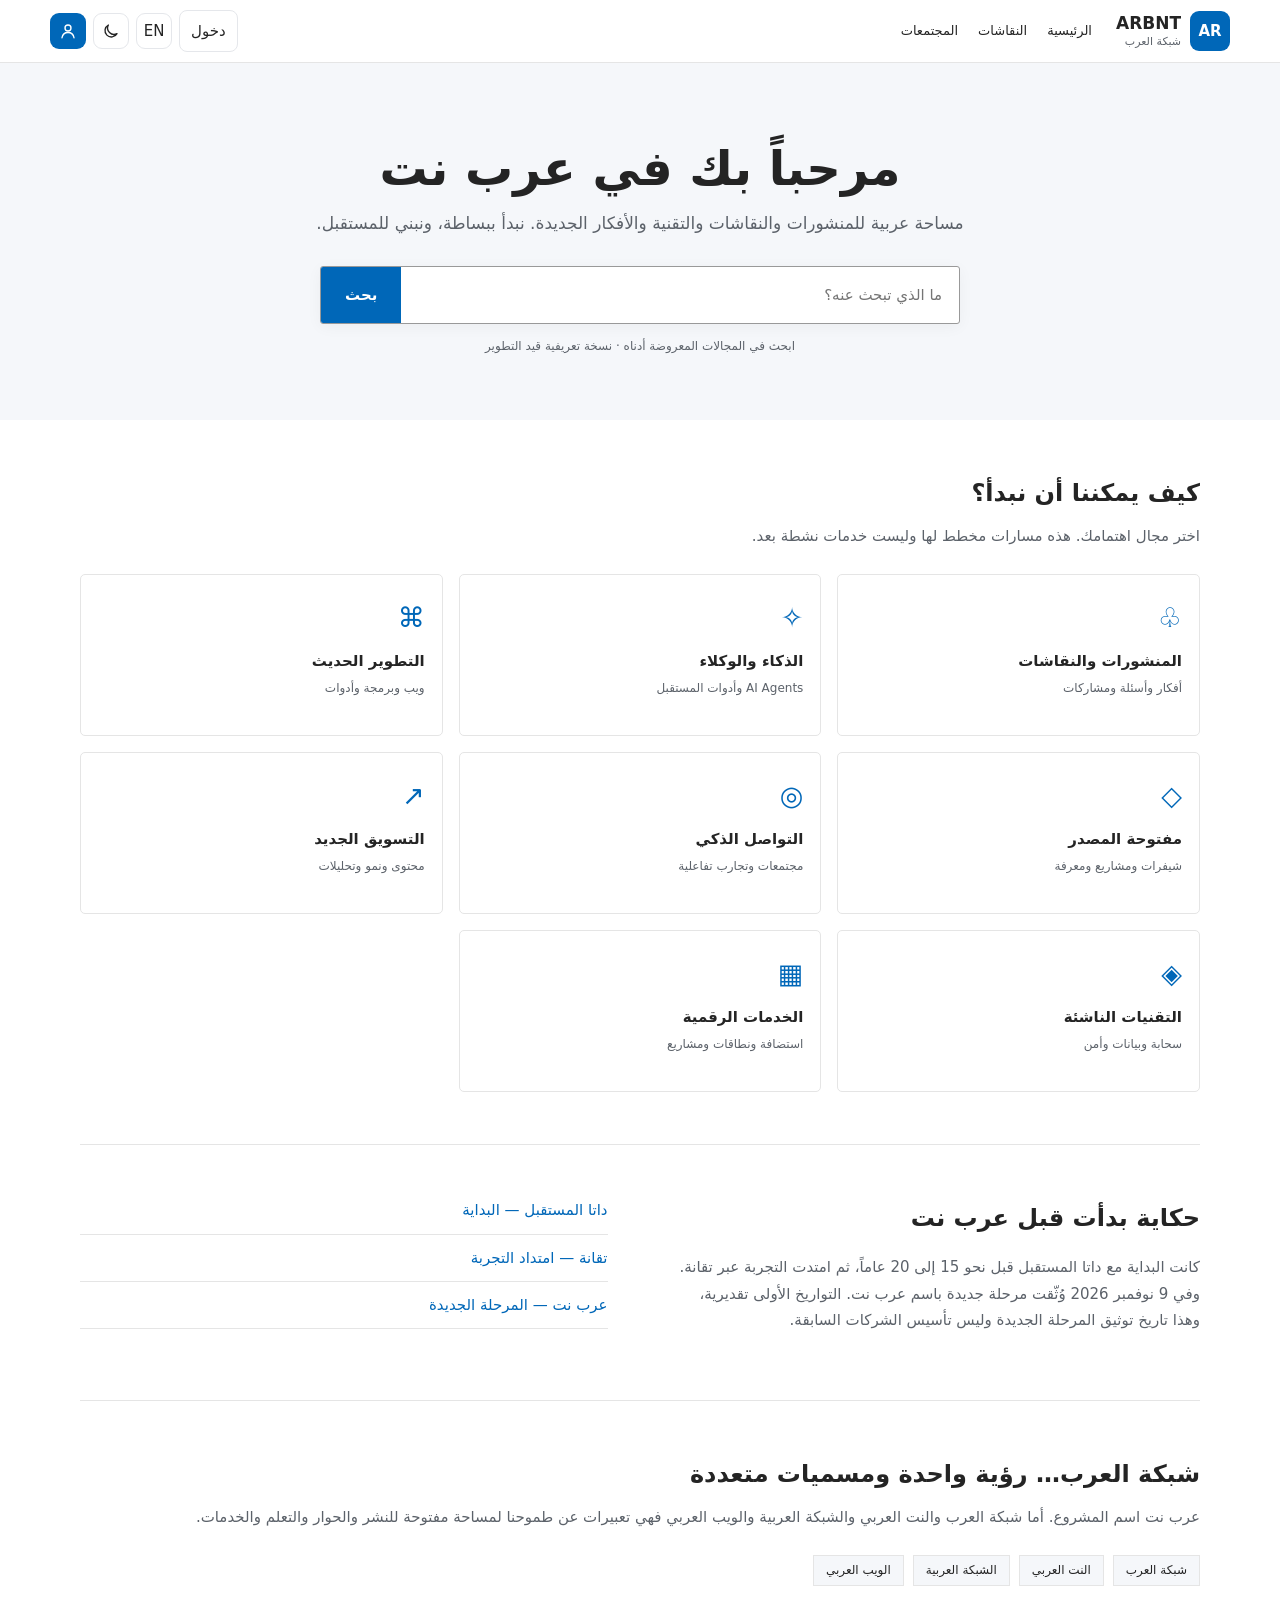
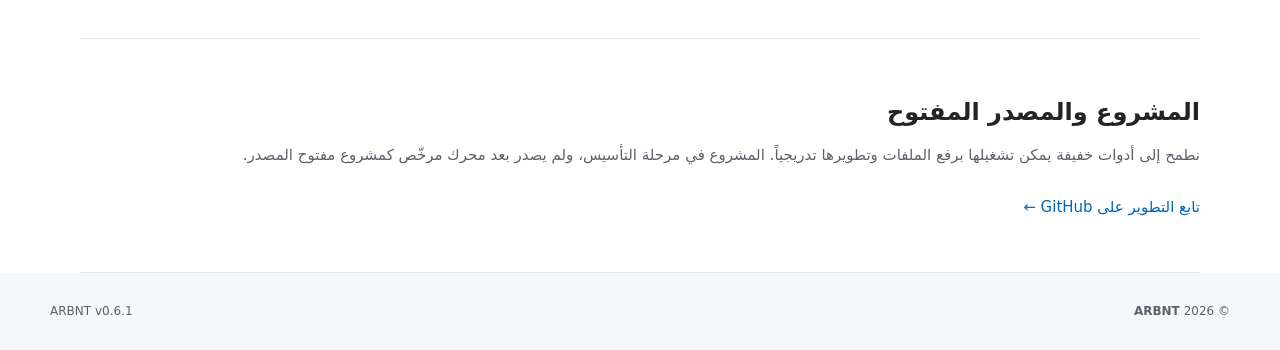
==== index.html @ d57cc3e5 "homepage: hand language and theme controls to unified shell" ====
<!doctype html><html lang="ar" dir="rtl"><head><meta charset="utf-8"><meta name="viewport" content="width=device-width,initial-scale=1"><meta name="theme-color" content="#ffffff"><meta name="color-scheme" content="light dark"><meta name="robots" content="index,follow,max-image-preview:large"><link rel="canonical" href="https://arbnt.com/"><link rel="alternate" hreflang="ar" href="https://arbnt.com/"><link rel="alternate" hreflang="x-default" href="https://arbnt.com/"><title>ARBNT | شبكة العرب</title><meta name="description" content="عرب نت ARBNT، شبكة العرب والنت العربي والشبكة العربية والويب العربي. من داتا المستقبل إلى تقانة ثم عرب نت: مجتمع للمنشورات والنقاشات والذكاء الاصطناعي والوكلاء والتطوير الحديث والمصدر المفتوح."><meta name="keywords" content="عرب نت,ARBNT,شبكة العرب,النت العربي,الشبكة العربية,الويب العربي,منشورات,نقاشات,الذكاء الاصطناعي,الوكلاء الأذكياء,AI Agents,التطوير الحديث,التواصل الذكي,التسويق الجديد,البرمجيات مفتوحة المصدر"><meta property="og:type" content="website"><meta property="og:locale" content="ar_SA"><meta property="og:site_name" content="ARBNT | شبكة العرب"><meta property="og:title" content="ARBNT | شبكة العرب"><meta property="og:description" content="مساحة عربية للمنشورات والنقاشات والتقنية. رحلة بدأت مع داتا المستقبل ثم تقانة، ومرحلة عرب نت الجديدة في 2026."><meta property="og:url" content="https://arbnt.com/"><meta name="twitter:card" content="summary"><meta name="twitter:title" content="ARBNT | شبكة العرب"><meta name="twitter:description" content="مجتمع عربي للتقنية والمنشورات والنقاشات والمصدر المفتوح."><script type="application/ld+json">{"@context":"https://schema.org","@graph":[{"@type":"Organization","@id":"https://arbnt.com/#org","name":"عرب نت","alternateName":["ARBNT","شبكة العرب","النت العربي","الشبكة العربية","الويب العربي"],"url":"https://arbnt.com/"},{"@type":"WebSite","name":"عرب نت | ARBNT","url":"https://arbnt.com/","inLanguage":["ar","en"]}]}</script>
<style>
:root{color-scheme:light;--bg:#fff;--ink:#242424;--muted:#5c626a;--border:#e5e5e5;--tile:#fff;--panel:#f5f7fa;--blue:#0067b8;--shadow:0 3px 15px #0000000b}
html[data-theme=dark]{color-scheme:dark;--bg:#14171b;--ink:#f0f2f4;--muted:#b5bcc5;--border:#353b43;--tile:#1d2228;--panel:#202730;--blue:#77bcff;--shadow:0 3px 15px #0003}
*{box-sizing:border-box}html{scroll-behavior:smooth}body{margin:0;background:var(--bg);color:var(--ink);font:15px/1.75 system-ui,-apple-system,"Segoe UI",Tahoma,Arial,sans-serif}a{color:var(--blue);text-decoration:none}a:hover{text-decoration:underline}button,input{font:inherit}button{cursor:pointer}a:focus-visible,button:focus-visible,input:focus-visible{outline:2px solid var(--blue);outline-offset:3px}.wrap{width:min(1120px,calc(100% - 38px));margin:auto}
header{border-bottom:1px solid var(--border)}.top{min-height:68px;display:flex;align-items:center;gap:27px}.brand{font-size:21px;font-weight:750;color:var(--ink);white-space:nowrap}.brand small{display:block;font-size:10px;letter-spacing:2px;color:var(--muted);line-height:1}.nav{display:flex;gap:23px;align-items:center;flex:1}.nav a{color:var(--ink);font-size:13px}.tools{display:flex;gap:8px}.tool{border:1px solid var(--border);background:var(--tile);color:var(--ink);border-radius:5px;padding:5px 10px;font-size:12px}
.hero{text-align:center;padding:72px 0 63px;background:var(--panel)}.hero h1{font-size:clamp(30px,4.8vw,48px);font-weight:650;margin:0 0 7px;line-height:1.4}.hero p{margin:0 auto 27px;max-width:680px;color:var(--muted);font-size:17px}.search{display:flex;max-width:640px;margin:auto;background:var(--bg);border:1px solid #999;border-radius:3px;overflow:hidden;box-shadow:var(--shadow)}.search input{min-width:0;flex:1;border:0;background:transparent;color:var(--ink);padding:15px 17px;outline:none}.search button{border:0;background:var(--blue);color:#fff;padding:0 24px;font-weight:600}.search-note{font-size:12px;color:var(--muted);margin-top:12px}
main section{padding:52px 0;border-bottom:1px solid var(--border)}h2{font-size:24px;font-weight:650;margin:0 0 9px}.intro{color:var(--muted);margin:0 0 25px}.cards{display:grid;grid-template-columns:repeat(4,minmax(0,1fr));gap:16px}.card{display:block;border:1px solid var(--border);border-radius:5px;padding:25px 17px 19px;background:var(--tile);min-height:162px;color:var(--ink);transition:border-color .15s,transform .15s}.card:hover{border-color:var(--blue);transform:translateY(-2px);text-decoration:none}.symbol{display:block;font-size:27px;color:var(--blue);line-height:1.3;margin-bottom:12px}.card strong{display:block;font-size:15px}.card small{display:block;font-size:12px;color:var(--muted);margin-top:4px}.split{display:grid;grid-template-columns:1fr 1fr;gap:65px}.split p,.story p{color:var(--muted)}.date{font-weight:700;color:var(--ink)}.links{display:flex;flex-direction:column;gap:10px}.links a{border-bottom:1px solid var(--border);padding-bottom:10px}.tags{display:flex;gap:9px;flex-wrap:wrap;margin-top:15px}.tags span{background:var(--panel);border:1px solid var(--border);padding:4px 12px;font-size:12px}.empty{display:none;margin:20px 0;color:var(--muted)}footer{background:var(--panel);padding:28px 0;color:var(--muted);font-size:12px}.foot{display:flex;justify-content:space-between;gap:18px;flex-wrap:wrap}.foot a{color:var(--muted)}.skip{position:absolute;top:-100px;inset-inline-start:10px}.skip:focus{top:5px;background:var(--bg);padding:10px}
@media(max-width:850px){.cards{grid-template-columns:repeat(2,1fr)}.nav{gap:12px}.split{gap:25px}}@media(max-width:620px){.top{flex-wrap:wrap;gap:10px;padding:12px 0}.nav{order:3;flex-basis:100%;overflow-x:auto;white-space:nowrap;padding:5px 0}.tools{margin-inline-start:auto}.hero{padding:50px 0}.hero p{font-size:15px}.cards{grid-template-columns:repeat(2,1fr);gap:10px}.card{padding:16px 12px;min-height:150px}.split{grid-template-columns:1fr}.search button{padding:0 14px}}@media(prefers-reduced-motion:reduce){html{scroll-behavior:auto}.card{transition:none}}
</style><script>(function(){try{var t=localStorage.getItem('arbnt-theme');if(t==='dark'||t==='light')document.documentElement.dataset.theme=t;else if(matchMedia('(prefers-color-scheme:dark)').matches)document.documentElement.dataset.theme='dark';var l=localStorage.getItem('arbnt-lang');if(l==='en'){document.documentElement.lang='en';document.documentElement.dir='ltr'}}catch(e){}})();</script><link rel="stylesheet" href="assets/shell.css?v=0.6.1"><link rel="stylesheet" href="assets/layout.css"><style>#cards.arb-grid{grid-template-columns:repeat(var(--arb-cols,3),minmax(0,1fr))}@media(max-width:550px){#cards.arb-grid{grid-template-columns:1fr}}</style></head><body>
<a class="skip" href="#main" data-ar="تجاوز إلى المحتوى" data-en="Skip to content">تجاوز إلى المحتوى</a>
<header><div class="wrap top"><a href="/" class="brand">عرب نت<small>ARBNT</small></a><nav class="nav" aria-label="Main navigation"><a href="#topics" data-ar="المجالات" data-en="Explore">المجالات</a><a href="#story" data-ar="حكايتنا" data-en="Our story">حكايتنا</a><a href="#vision" data-ar="شبكة العرب" data-en="Our vision">شبكة العرب</a><a href="#resources" data-ar="المصادر" data-en="Resources">المصادر</a></nav><div class="tools"><button type="button" class="tool" id="lang" aria-label="Change language">English</button><button type="button" class="tool" id="theme" aria-label="Toggle dark mode">☾ <span data-ar="ليلي" data-en="Dark">ليلي</span></button></div></div></header>
<div class="hero"><div class="wrap"><h1 data-ar="مرحباً بك في عرب نت" data-en="Welcome to ARBNT">مرحباً بك في عرب نت</h1><p data-ar="مساحة عربية للمنشورات والنقاشات والتقنية والأفكار الجديدة. نبدأ ببساطة، ونبني للمستقبل." data-en="An Arab digital space for posts, discussions, technology and new ideas. Starting simple, building for tomorrow.">مساحة عربية للمنشورات والنقاشات والتقنية والأفكار الجديدة. نبدأ ببساطة، ونبني للمستقبل.</p><form class="search" id="search" role="search"><input id="q" type="search" autocomplete="off" aria-label="بحث في المجالات" placeholder="ما الذي تبحث عنه؟" data-ar-placeholder="ما الذي تبحث عنه؟" data-en-placeholder="What are you looking for?"><button type="submit" data-ar="بحث" data-en="Search">بحث</button></form><div class="search-note" data-ar="ابحث في المجالات المعروضة أدناه · نسخة تعريفية قيد التطوير" data-en="Search the categories below · Introductory preview in development">ابحث في المجالات المعروضة أدناه · نسخة تعريفية قيد التطوير</div></div></div>
<main id="main" class="wrap"><section id="topics"><h2 data-ar="كيف يمكننا أن نبدأ؟" data-en="Where would you like to start?">كيف يمكننا أن نبدأ؟</h2><p class="intro" data-ar="اختر مجال اهتمامك. هذه مسارات مخطط لها وليست خدمات نشطة بعد." data-en="Choose an area of interest. These are planned topics, not live services yet.">اختر مجال اهتمامك. هذه مسارات مخطط لها وليست خدمات نشطة بعد.</p><div class="cards arb-grid" id="cards" data-cols="3">
<a class="card" href="#vision" data-search="منشورات نقاشات مشاركات مجتمع posts discussions community"><span class="symbol">♧</span><strong data-ar="المنشورات والنقاشات" data-en="Posts & discussions">المنشورات والنقاشات</strong><small data-ar="أفكار وأسئلة ومشاركات" data-en="Ideas, questions and sharing">أفكار وأسئلة ومشاركات</small></a>
<a class="card" href="#vision" data-search="ذكاء اصطناعي ايجنت وكلاء agents artificial intelligence ai"><span class="symbol">✧</span><strong data-ar="الذكاء والوكلاء" data-en="AI & agents">الذكاء والوكلاء</strong><small data-ar="AI Agents وأدوات المستقبل" data-en="AI agents and emerging tools">AI Agents وأدوات المستقبل</small></a>
<a class="card" href="#vision" data-search="تطوير برمجة مواقع developer coding web"><span class="symbol">⌘</span><strong data-ar="التطوير الحديث" data-en="Modern development">التطوير الحديث</strong><small data-ar="ويب وبرمجة وأدوات" data-en="Web, coding and tools">ويب وبرمجة وأدوات</small></a>
<a class="card" href="#resources" data-search="مفتوحة المصدر open source github سكربتات"><span class="symbol">◇</span><strong data-ar="مفتوحة المصدر" data-en="Open source">مفتوحة المصدر</strong><small data-ar="شيفرات ومشاريع ومعرفة" data-en="Code, projects and knowledge">شيفرات ومشاريع ومعرفة</small></a>
<a class="card" href="#vision" data-search="تواصل ذكي اتصال مجتمعات communication"><span class="symbol">◎</span><strong data-ar="التواصل الذكي" data-en="Smart communication">التواصل الذكي</strong><small data-ar="مجتمعات وتجارب تفاعلية" data-en="Communities and interaction">مجتمعات وتجارب تفاعلية</small></a>
<a class="card" href="#vision" data-search="تسويق جديد رقمي نمو marketing"><span class="symbol">↗</span><strong data-ar="التسويق الجديد" data-en="Modern marketing">التسويق الجديد</strong><small data-ar="محتوى ونمو وتحليلات" data-en="Content, growth and analytics">محتوى ونمو وتحليلات</small></a>
<a class="card" href="#vision" data-search="تقنيات ناشئة بيانات سحابة انترنت الاشياء أمن technology cloud iot"><span class="symbol">◈</span><strong data-ar="التقنيات الناشئة" data-en="Emerging technology">التقنيات الناشئة</strong><small data-ar="سحابة وبيانات وأمن" data-en="Cloud, data and security">سحابة وبيانات وأمن</small></a>
<a class="card" href="#vision" data-search="خدمات رقمية استضافة نطاقات ريادة أعمال business hosting domains"><span class="symbol">▦</span><strong data-ar="الخدمات الرقمية" data-en="Digital services">الخدمات الرقمية</strong><small data-ar="استضافة ونطاقات ومشاريع" data-en="Hosting, domains and projects">استضافة ونطاقات ومشاريع</small></a>
</div><p id="empty" class="empty" data-ar="لا توجد مجالات مطابقة. جرّب كلمة أخرى." data-en="No matching categories. Try another keyword.">لا توجد مجالات مطابقة. جرّب كلمة أخرى.</p></section>
<section id="story" class="story"><div class="split"><div><h2 data-ar="حكاية بدأت قبل عرب نت" data-en="A story that began before ARBNT">حكاية بدأت قبل عرب نت</h2><p data-ar="كانت البداية مع داتا المستقبل قبل نحو 15 إلى 20 عاماً، ثم امتدت التجربة عبر تقانة. وفي 9 نوفمبر 2026 وُثّقت مرحلة جديدة باسم عرب نت. التواريخ الأولى تقديرية، وهذا تاريخ توثيق المرحلة الجديدة وليس تأسيس الشركات السابقة." data-en="The journey began with Future Data around 15–20 years ago, then continued through Tqanh. On November 9, 2026, a new chapter was documented as ARBNT. The early period is approximate; this date marks the new chapter, not the founding of the earlier ventures.">كانت البداية مع داتا المستقبل قبل نحو 15 إلى 20 عاماً، ثم امتدت التجربة عبر تقانة. وفي <time class="date" datetime="2026-11-09">9 نوفمبر 2026</time> وُثّقت مرحلة جديدة باسم عرب نت. التواريخ الأولى تقديرية، وهذا تاريخ توثيق المرحلة الجديدة وليس تأسيس الشركات السابقة.</p></div><div class="links"><a href="https://futuredata.com.sa/" target="_blank" rel="noopener noreferrer" data-ar="داتا المستقبل — البداية" data-en="Future Data — the beginning">داتا المستقبل — البداية</a><a href="https://tqanh.com/" target="_blank" rel="noopener noreferrer" data-ar="تقانة — امتداد التجربة" data-en="Tqanh — continuing the journey">تقانة — امتداد التجربة</a><a href="https://github.com/abud3d/arbnt" target="_blank" rel="noopener noreferrer" data-ar="عرب نت — المرحلة الجديدة" data-en="ARBNT — the new chapter">عرب نت — المرحلة الجديدة</a></div></div></section>
<section id="vision"><h2 data-ar="شبكة العرب… رؤية واحدة ومسميات متعددة" data-en="One vision, many names">شبكة العرب… رؤية واحدة ومسميات متعددة</h2><p class="intro" data-ar="عرب نت اسم المشروع. أما شبكة العرب والنت العربي والشبكة العربية والويب العربي فهي تعبيرات عن طموحنا لمساحة مفتوحة للنشر والحوار والتعلم والخدمات." data-en="ARBNT is the project name. The Arab Network and Arab Web express our ambition for an open space for publishing, discussion, learning and digital services.">عرب نت اسم المشروع. أما شبكة العرب والنت العربي والشبكة العربية والويب العربي فهي تعبيرات عن طموحنا لمساحة مفتوحة للنشر والحوار والتعلم والخدمات.</p><div class="tags"><span data-ar="شبكة العرب" data-en="Arab Network">شبكة العرب</span><span data-ar="النت العربي" data-en="Arab Internet">النت العربي</span><span data-ar="الشبكة العربية" data-en="Arabic Network">الشبكة العربية</span><span data-ar="الويب العربي" data-en="Arab Web">الويب العربي</span></div></section>
<section id="resources"><h2 data-ar="المشروع والمصدر المفتوح" data-en="Project & open source">المشروع والمصدر المفتوح</h2><p class="intro" data-ar="نطمح إلى أدوات خفيفة يمكن تشغيلها برفع الملفات وتطويرها تدريجياً. المشروع في مرحلة التأسيس، ولم يصدر بعد محرك مرخّص كمشروع مفتوح المصدر." data-en="We envision lightweight tools that can start with a simple file upload and evolve over time. The project is in its foundation stage; no open-source engine or license has been released yet.">نطمح إلى أدوات خفيفة يمكن تشغيلها برفع الملفات وتطويرها تدريجياً. المشروع في مرحلة التأسيس، ولم يصدر بعد محرك مرخّص كمشروع مفتوح المصدر.</p><a href="https://github.com/abud3d/arbnt" target="_blank" rel="noopener noreferrer" data-ar="تابع التطوير على GitHub ←" data-en="Follow development on GitHub →">تابع التطوير على GitHub ←</a></section></main>
<footer><div class="wrap foot"><span data-ar="© 2026 عرب نت · جذورنا داتا المستقبل · مرحلة ARBNT الجديدة: 9 نوفمبر 2026" data-en="© 2026 ARBNT · Roots in Future Data · New chapter: November 9, 2026">© 2026 عرب نت · جذورنا داتا المستقبل · مرحلة ARBNT الجديدة: 9 نوفمبر 2026</span><span><a href="https://github.com/abud3d/arbnt/blob/main/VERSION" target="_blank" rel="noopener noreferrer">ARBNT v0.6.1</a> · <a href="https://github.com/abud3d/arbnt" target="_blank" rel="noopener noreferrer">GitHub</a></span></div></footer>
<script src="assets/shell.js?v=0.6.1"></script><script>(function(){var root=document.documentElement,q=document.getElementById('q'),cards=[].slice.call(document.querySelectorAll('.card')),empty=document.getElementById('empty');function current(){try{return localStorage.getItem('arbnt-lang')==='en'?'en':'ar'}catch(e){return 'ar'}}function setLanguage(l){root.lang=l;root.dir=l==='en'?'ltr':'rtl';document.querySelectorAll('[data-ar][data-en]').forEach(function(el){el.textContent=el.dataset[l]});if(q)q.placeholder=q.dataset[l+'Placeholder'];filter()}function filter(){if(!q)return;var term=q.value.trim().toLocaleLowerCase(),n=0;cards.forEach(function(card){var content=(card.dataset.search+' '+card.textContent+' '+Array.from(card.querySelectorAll('[data-ar]')).map(function(x){return x.dataset.ar+' '+x.dataset.en}).join(' ')).toLocaleLowerCase();var show=!term||content.includes(term);card.hidden=!show;card.style.display=show?'':'none';if(show)n++});if(empty)empty.style.display=n?'none':'block'}if(q)q.addEventListener('input',filter);var form=document.getElementById('search');if(form)form.addEventListener('submit',function(e){e.preventDefault();document.getElementById('topics').scrollIntoView({behavior:'smooth'})});setLanguage(current());})();</script></body></html>
---- assets/shell.css ----
/* ARBNT shell 0.6.1 */
.ui-icon{width:18px;height:18px;display:inline-grid;place-items:center;flex:none}.ui-icon svg{width:100%;height:100%;fill:none;stroke:currentColor;stroke-width:1.8;stroke-linecap:round;stroke-linejoin:round}
.arb-shell{width:min(1180px,calc(100% - 28px));margin:auto;min-height:62px;display:flex;align-items:center;gap:24px}
.arb-brand{display:flex;align-items:center;gap:9px;color:var(--ink,#222)!important;text-decoration:none;white-space:nowrap}.arb-mark{width:40px;height:40px;min-width:40px;border-radius:9px;display:grid;place-items:center;background:var(--blue,#0869b1);color:#fff;font-weight:850}.arb-brand-copy{display:flex;flex-direction:column;line-height:1.1}.arb-brand-copy strong{font-size:17px}.arb-brand-copy small{font-size:11px;color:var(--muted,#667085);margin-top:3px}
.arb-nav{display:flex;align-items:center;gap:20px}.arb-nav a{color:var(--ink,#222);font-size:13px;white-space:nowrap}.arb-nav a:hover{color:var(--blue,#0869b1)}
.arb-controls{margin-inline-start:auto;display:flex;align-items:center;gap:7px}.arb-account,.arb-controls button{font:inherit}.plain-control,.solid-control{min-width:36px;height:36px;border-radius:9px;display:inline-grid;place-items:center}.plain-control{border:1px solid var(--line,#e5e7eb);background:var(--bg,#fff);color:var(--ink,#222)}.solid-control{border:0;background:var(--blue,#0869b1);color:#fff}.arb-account{border:1px solid var(--line,#e5e7eb);padding:7px 11px;border-radius:8px;color:var(--ink,#222);text-decoration:none}
.mobile-menu{display:none}.hidden{display:none!important}
.notify-bell{position:relative}.notify-count{position:absolute;top:-6px;inset-inline-end:-6px;min-width:18px;height:18px;padding:0 4px;border-radius:10px;background:#c62828;color:#fff;font-size:10px;line-height:18px;text-align:center;border:2px solid var(--bg,#fff)}
.notify-panel,.user-menu{position:fixed;top:66px;inset-inline-end:max(14px,calc((100vw - min(1180px,calc(100vw - 28px)))/2));width:min(360px,calc(100vw - 24px));max-height:430px;overflow:auto;background:var(--bg,#fff);border:1px solid var(--line,#e5e7eb);border-radius:11px;box-shadow:0 16px 45px #0002;z-index:90;padding:7px}.user-menu{width:230px}.notify-panel a,.user-menu a,.user-menu button{display:flex;align-items:center;gap:9px;width:100%;text-align:start;padding:10px 11px;border:0;border-bottom:1px solid var(--line,#e5e7eb);background:transparent;color:var(--ink,#222);font-size:13px;text-decoration:none}.notify-panel a:last-child,.user-menu>*:last-child{border-bottom:0}.notify-panel a.unread{background:var(--soft,#f6f7f9);font-weight:700}.notify-panel p{margin:0;padding:12px;color:var(--muted,#667085)}
.mobile-drawer{display:none}
.arb-footer{width:min(1180px,calc(100% - 28px));margin:auto;display:flex;justify-content:space-between;gap:12px;flex-wrap:wrap}.arb-footer a{color:var(--muted,#667085)}
.app-layout{width:min(1320px,calc(100% - 28px));margin:auto;display:grid;grid-template-columns:220px minmax(0,1fr);gap:30px;align-items:start}.app-sidebar{position:sticky;top:76px;padding:22px 0;border-inline-end:1px solid var(--line,#e5e7eb);min-height:calc(100vh - 76px)}.app-sidebar nav{display:grid;gap:4px;padding-inline-end:14px}.app-sidebar a{display:flex;align-items:center;gap:10px;padding:9px 11px;border-radius:8px;color:var(--ink,#222);text-decoration:none}.app-sidebar a:hover,.app-sidebar a.active{background:var(--soft,#f6f7f9);color:var(--blue,#0869b1)}
@media(max-width:760px){.arb-shell{gap:7px;padding:9px 0;min-height:58px}.arb-brand{flex:1}.arb-brand-copy small{display:none}.arb-nav,.arb-controls>.guest-only{display:none!important}.mobile-menu{display:inline-grid!important}.mobile-drawer{display:block;position:fixed;top:58px;inset-inline-start:0;width:min(84vw,300px);height:calc(100dvh - 58px);background:var(--bg,#fff);border-inline-end:1px solid var(--line,#e5e7eb);box-shadow:10px 0 28px #0002;z-index:85;transform:translateX(105%);transition:transform .18s ease;overflow:auto;padding:14px}.drawer-open .mobile-drawer{transform:translateX(0)}html[dir="ltr"] .mobile-drawer{inset-inline-start:auto;inset-inline-end:0;transform:translateX(105%)}html[dir="ltr"].drawer-open .mobile-drawer{transform:translateX(0)}.mobile-drawer nav{display:grid;gap:4px}.mobile-drawer a{display:flex;align-items:center;gap:10px;padding:11px 12px;border-radius:8px;color:var(--ink,#222);text-decoration:none}.mobile-drawer a:hover{background:var(--soft,#f6f7f9)}body.drawer-open{overflow:hidden}.notify-panel,.user-menu{top:60px;inset-inline-end:8px}.app-layout{display:block;width:100%}.app-sidebar{display:none}}
---- assets/layout.css ----
/* ARBNT stage 2 shared page layout */
.arb-page{max-width:1450px;margin:auto;display:grid;grid-template-columns:var(--arb-left,215px) minmax(0,1fr) var(--arb-right,220px);min-height:calc(100vh - 65px)}
.arb-side{padding:24px 14px;border-inline-end:1px solid var(--border,var(--line));background:var(--bg)}
.arb-side.right{border-inline-end:0;border-inline-start:1px solid var(--border,var(--line))}
.arb-side a{display:block;padding:9px 12px;border-radius:5px;color:var(--ink);text-decoration:none}
.arb-side a:hover,.arb-side a[aria-current=page]{background:var(--panel,var(--soft));color:var(--blue)}
.arb-side h3{font-size:12px;color:var(--muted);margin:6px 12px 12px}
.arb-content{min-width:0;padding:30px clamp(16px,3vw,42px);width:100%}
.arb-content h1{font-size:clamp(24px,3vw,32px);line-height:1.4;margin:0 0 10px}
.arb-muted{color:var(--muted)}.arb-panel{border:1px solid var(--border,var(--line));border-radius:7px;padding:20px;margin:18px 0;background:var(--tile,var(--bg))}
.arb-panel h2{font-size:18px;margin:0 0 12px}.arb-pill{display:inline-block;padding:3px 10px;border:1px solid var(--border,var(--line));background:var(--panel,var(--soft));border-radius:30px;margin:4px;font-size:12px}
.arb-button{display:inline-block;padding:8px 16px;background:var(--blue);color:white!important;border-radius:5px;border:0;text-decoration:none}
.arb-layout-actions{display:flex;gap:8px;align-items:center;flex-wrap:wrap;margin:0 0 18px}.arb-layout-actions button{padding:6px 12px;background:var(--tile,var(--bg));border:1px solid var(--border,var(--line));border-radius:5px;color:var(--ink);cursor:pointer}
.arb-page[data-layout=wide]{--arb-left:0px;--arb-right:0px}.arb-page[data-layout=wide]>.arb-side{display:none}
.arb-page[data-layout=left]{--arb-right:0px}.arb-page[data-layout=left]>.arb-side.right{display:none}
.arb-page[data-layout=right]{--arb-left:0px}.arb-page[data-layout=right]>.arb-side:not(.right){display:none}
.arb-layout-actions button[aria-pressed=true]{background:var(--blue);color:white}
.arb-grid>.arb-panel{margin:0}
@media(max-width:1000px){.arb-page{--arb-right:0px}.arb-page>.arb-side.right{display:none}}
@media(max-width:700px){.arb-page{grid-template-columns:minmax(0,1fr)!important}.arb-page>.arb-side{display:none!important}.arb-content{padding:18px 15px}}

/* Shared responsive content grids: 1-3 columns and 1-3 rows per page */
.arb-grid{display:grid;grid-template-columns:repeat(var(--arb-cols,1),minmax(0,1fr));gap:16px;align-items:stretch}
.arb-grid[data-cols="1"]{--arb-cols:1}.arb-grid[data-cols="2"]{--arb-cols:2}.arb-grid[data-cols="3"]{--arb-cols:3}
.arb-grid > *{min-width:0}.arb-grid > [hidden]{display:none!important}
.arb-grid-tools{display:flex;align-items:center;gap:10px;flex-wrap:wrap;padding:12px 0;color:var(--muted);font-size:12px}
.arb-grid-tools select{border:1px solid var(--border,var(--line));background:var(--bg);color:var(--ink);border-radius:4px;padding:6px}
.arb-grid-tools button{border:1px solid var(--border,var(--line));background:var(--bg);color:var(--ink);border-radius:4px;padding:6px 12px}
.arb-grid-tools button:disabled{opacity:.4;cursor:not-allowed}
@media(max-width:850px){.arb-grid[data-cols="3"]{--arb-cols:2}}
@media(max-width:550px){.arb-grid[data-cols="2"],.arb-grid[data-cols="3"]{--arb-cols:1}}
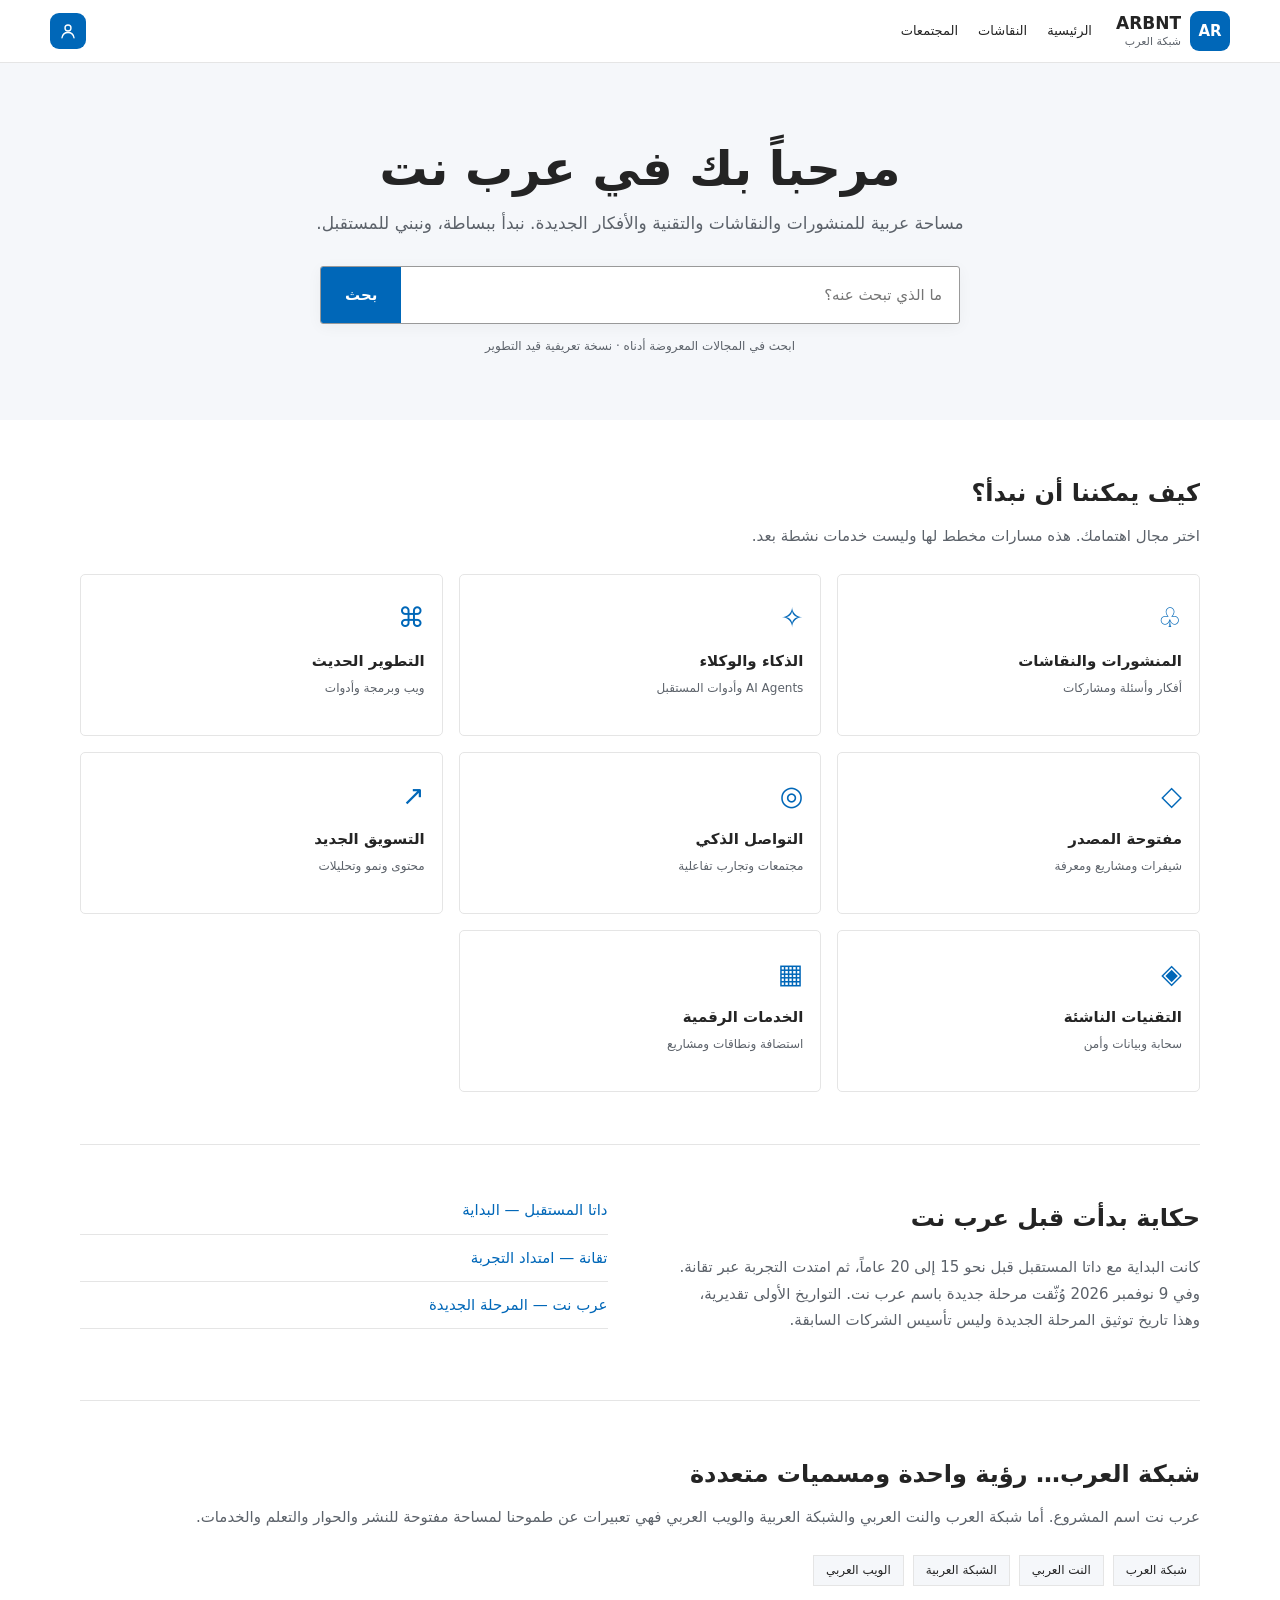
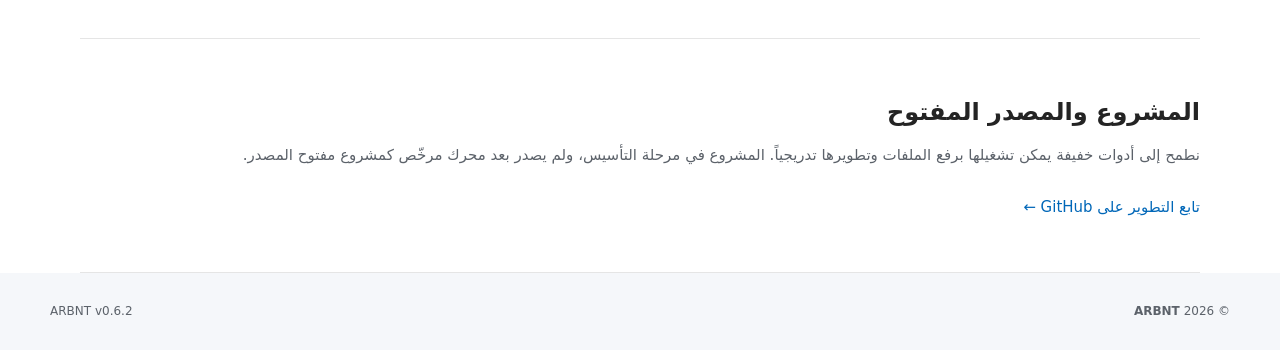
==== commit 5005c63a: "release: refresh index.html for 0.6.2" ====
--- a/index.html
+++ b/index.html
@@ -7,7 +7,7 @@
 .hero{text-align:center;padding:72px 0 63px;background:var(--panel)}.hero h1{font-size:clamp(30px,4.8vw,48px);font-weight:650;margin:0 0 7px;line-height:1.4}.hero p{margin:0 auto 27px;max-width:680px;color:var(--muted);font-size:17px}.search{display:flex;max-width:640px;margin:auto;background:var(--bg);border:1px solid #999;border-radius:3px;overflow:hidden;box-shadow:var(--shadow)}.search input{min-width:0;flex:1;border:0;background:transparent;color:var(--ink);padding:15px 17px;outline:none}.search button{border:0;background:var(--blue);color:#fff;padding:0 24px;font-weight:600}.search-note{font-size:12px;color:var(--muted);margin-top:12px}
 main section{padding:52px 0;border-bottom:1px solid var(--border)}h2{font-size:24px;font-weight:650;margin:0 0 9px}.intro{color:var(--muted);margin:0 0 25px}.cards{display:grid;grid-template-columns:repeat(4,minmax(0,1fr));gap:16px}.card{display:block;border:1px solid var(--border);border-radius:5px;padding:25px 17px 19px;background:var(--tile);min-height:162px;color:var(--ink);transition:border-color .15s,transform .15s}.card:hover{border-color:var(--blue);transform:translateY(-2px);text-decoration:none}.symbol{display:block;font-size:27px;color:var(--blue);line-height:1.3;margin-bottom:12px}.card strong{display:block;font-size:15px}.card small{display:block;font-size:12px;color:var(--muted);margin-top:4px}.split{display:grid;grid-template-columns:1fr 1fr;gap:65px}.split p,.story p{color:var(--muted)}.date{font-weight:700;color:var(--ink)}.links{display:flex;flex-direction:column;gap:10px}.links a{border-bottom:1px solid var(--border);padding-bottom:10px}.tags{display:flex;gap:9px;flex-wrap:wrap;margin-top:15px}.tags span{background:var(--panel);border:1px solid var(--border);padding:4px 12px;font-size:12px}.empty{display:none;margin:20px 0;color:var(--muted)}footer{background:var(--panel);padding:28px 0;color:var(--muted);font-size:12px}.foot{display:flex;justify-content:space-between;gap:18px;flex-wrap:wrap}.foot a{color:var(--muted)}.skip{position:absolute;top:-100px;inset-inline-start:10px}.skip:focus{top:5px;background:var(--bg);padding:10px}
 @media(max-width:850px){.cards{grid-template-columns:repeat(2,1fr)}.nav{gap:12px}.split{gap:25px}}@media(max-width:620px){.top{flex-wrap:wrap;gap:10px;padding:12px 0}.nav{order:3;flex-basis:100%;overflow-x:auto;white-space:nowrap;padding:5px 0}.tools{margin-inline-start:auto}.hero{padding:50px 0}.hero p{font-size:15px}.cards{grid-template-columns:repeat(2,1fr);gap:10px}.card{padding:16px 12px;min-height:150px}.split{grid-template-columns:1fr}.search button{padding:0 14px}}@media(prefers-reduced-motion:reduce){html{scroll-behavior:auto}.card{transition:none}}
-</style><script>(function(){try{var t=localStorage.getItem('arbnt-theme');if(t==='dark'||t==='light')document.documentElement.dataset.theme=t;else if(matchMedia('(prefers-color-scheme:dark)').matches)document.documentElement.dataset.theme='dark';var l=localStorage.getItem('arbnt-lang');if(l==='en'){document.documentElement.lang='en';document.documentElement.dir='ltr'}}catch(e){}})();</script><link rel="stylesheet" href="assets/shell.css?v=0.6.1"><link rel="stylesheet" href="assets/layout.css"><style>#cards.arb-grid{grid-template-columns:repeat(var(--arb-cols,3),minmax(0,1fr))}@media(max-width:550px){#cards.arb-grid{grid-template-columns:1fr}}</style></head><body>
+</style><script>(function(){try{var t=localStorage.getItem('arbnt-theme');if(t==='dark'||t==='light')document.documentElement.dataset.theme=t;else if(matchMedia('(prefers-color-scheme:dark)').matches)document.documentElement.dataset.theme='dark';var l=localStorage.getItem('arbnt-lang');if(l==='en'){document.documentElement.lang='en';document.documentElement.dir='ltr'}}catch(e){}})();</script><link rel="stylesheet" href="assets/shell.css?v=0.6.2"><link rel="stylesheet" href="assets/layout.css"><style>#cards.arb-grid{grid-template-columns:repeat(var(--arb-cols,3),minmax(0,1fr))}@media(max-width:550px){#cards.arb-grid{grid-template-columns:1fr}}</style></head><body>
 <a class="skip" href="#main" data-ar="تجاوز إلى المحتوى" data-en="Skip to content">تجاوز إلى المحتوى</a>
 <header><div class="wrap top"><a href="/" class="brand">عرب نت<small>ARBNT</small></a><nav class="nav" aria-label="Main navigation"><a href="#topics" data-ar="المجالات" data-en="Explore">المجالات</a><a href="#story" data-ar="حكايتنا" data-en="Our story">حكايتنا</a><a href="#vision" data-ar="شبكة العرب" data-en="Our vision">شبكة العرب</a><a href="#resources" data-ar="المصادر" data-en="Resources">المصادر</a></nav><div class="tools"><button type="button" class="tool" id="lang" aria-label="Change language">English</button><button type="button" class="tool" id="theme" aria-label="Toggle dark mode">☾ <span data-ar="ليلي" data-en="Dark">ليلي</span></button></div></div></header>
 <div class="hero"><div class="wrap"><h1 data-ar="مرحباً بك في عرب نت" data-en="Welcome to ARBNT">مرحباً بك في عرب نت</h1><p data-ar="مساحة عربية للمنشورات والنقاشات والتقنية والأفكار الجديدة. نبدأ ببساطة، ونبني للمستقبل." data-en="An Arab digital space for posts, discussions, technology and new ideas. Starting simple, building for tomorrow.">مساحة عربية للمنشورات والنقاشات والتقنية والأفكار الجديدة. نبدأ ببساطة، ونبني للمستقبل.</p><form class="search" id="search" role="search"><input id="q" type="search" autocomplete="off" aria-label="بحث في المجالات" placeholder="ما الذي تبحث عنه؟" data-ar-placeholder="ما الذي تبحث عنه؟" data-en-placeholder="What are you looking for?"><button type="submit" data-ar="بحث" data-en="Search">بحث</button></form><div class="search-note" data-ar="ابحث في المجالات المعروضة أدناه · نسخة تعريفية قيد التطوير" data-en="Search the categories below · Introductory preview in development">ابحث في المجالات المعروضة أدناه · نسخة تعريفية قيد التطوير</div></div></div>
@@ -24,5 +24,5 @@
 <section id="story" class="story"><div class="split"><div><h2 data-ar="حكاية بدأت قبل عرب نت" data-en="A story that began before ARBNT">حكاية بدأت قبل عرب نت</h2><p data-ar="كانت البداية مع داتا المستقبل قبل نحو 15 إلى 20 عاماً، ثم امتدت التجربة عبر تقانة. وفي 9 نوفمبر 2026 وُثّقت مرحلة جديدة باسم عرب نت. التواريخ الأولى تقديرية، وهذا تاريخ توثيق المرحلة الجديدة وليس تأسيس الشركات السابقة." data-en="The journey began with Future Data around 15–20 years ago, then continued through Tqanh. On November 9, 2026, a new chapter was documented as ARBNT. The early period is approximate; this date marks the new chapter, not the founding of the earlier ventures.">كانت البداية مع داتا المستقبل قبل نحو 15 إلى 20 عاماً، ثم امتدت التجربة عبر تقانة. وفي <time class="date" datetime="2026-11-09">9 نوفمبر 2026</time> وُثّقت مرحلة جديدة باسم عرب نت. التواريخ الأولى تقديرية، وهذا تاريخ توثيق المرحلة الجديدة وليس تأسيس الشركات السابقة.</p></div><div class="links"><a href="https://futuredata.com.sa/" target="_blank" rel="noopener noreferrer" data-ar="داتا المستقبل — البداية" data-en="Future Data — the beginning">داتا المستقبل — البداية</a><a href="https://tqanh.com/" target="_blank" rel="noopener noreferrer" data-ar="تقانة — امتداد التجربة" data-en="Tqanh — continuing the journey">تقانة — امتداد التجربة</a><a href="https://github.com/abud3d/arbnt" target="_blank" rel="noopener noreferrer" data-ar="عرب نت — المرحلة الجديدة" data-en="ARBNT — the new chapter">عرب نت — المرحلة الجديدة</a></div></div></section>
 <section id="vision"><h2 data-ar="شبكة العرب… رؤية واحدة ومسميات متعددة" data-en="One vision, many names">شبكة العرب… رؤية واحدة ومسميات متعددة</h2><p class="intro" data-ar="عرب نت اسم المشروع. أما شبكة العرب والنت العربي والشبكة العربية والويب العربي فهي تعبيرات عن طموحنا لمساحة مفتوحة للنشر والحوار والتعلم والخدمات." data-en="ARBNT is the project name. The Arab Network and Arab Web express our ambition for an open space for publishing, discussion, learning and digital services.">عرب نت اسم المشروع. أما شبكة العرب والنت العربي والشبكة العربية والويب العربي فهي تعبيرات عن طموحنا لمساحة مفتوحة للنشر والحوار والتعلم والخدمات.</p><div class="tags"><span data-ar="شبكة العرب" data-en="Arab Network">شبكة العرب</span><span data-ar="النت العربي" data-en="Arab Internet">النت العربي</span><span data-ar="الشبكة العربية" data-en="Arabic Network">الشبكة العربية</span><span data-ar="الويب العربي" data-en="Arab Web">الويب العربي</span></div></section>
 <section id="resources"><h2 data-ar="المشروع والمصدر المفتوح" data-en="Project & open source">المشروع والمصدر المفتوح</h2><p class="intro" data-ar="نطمح إلى أدوات خفيفة يمكن تشغيلها برفع الملفات وتطويرها تدريجياً. المشروع في مرحلة التأسيس، ولم يصدر بعد محرك مرخّص كمشروع مفتوح المصدر." data-en="We envision lightweight tools that can start with a simple file upload and evolve over time. The project is in its foundation stage; no open-source engine or license has been released yet.">نطمح إلى أدوات خفيفة يمكن تشغيلها برفع الملفات وتطويرها تدريجياً. المشروع في مرحلة التأسيس، ولم يصدر بعد محرك مرخّص كمشروع مفتوح المصدر.</p><a href="https://github.com/abud3d/arbnt" target="_blank" rel="noopener noreferrer" data-ar="تابع التطوير على GitHub ←" data-en="Follow development on GitHub →">تابع التطوير على GitHub ←</a></section></main>
-<footer><div class="wrap foot"><span data-ar="© 2026 عرب نت · جذورنا داتا المستقبل · مرحلة ARBNT الجديدة: 9 نوفمبر 2026" data-en="© 2026 ARBNT · Roots in Future Data · New chapter: November 9, 2026">© 2026 عرب نت · جذورنا داتا المستقبل · مرحلة ARBNT الجديدة: 9 نوفمبر 2026</span><span><a href="https://github.com/abud3d/arbnt/blob/main/VERSION" target="_blank" rel="noopener noreferrer">ARBNT v0.6.1</a> · <a href="https://github.com/abud3d/arbnt" target="_blank" rel="noopener noreferrer">GitHub</a></span></div></footer>
-<script src="assets/shell.js?v=0.6.1"></script><script>(function(){var root=document.documentElement,q=document.getElementById('q'),cards=[].slice.call(document.querySelectorAll('.card')),empty=document.getElementById('empty');function current(){try{return localStorage.getItem('arbnt-lang')==='en'?'en':'ar'}catch(e){return 'ar'}}function setLanguage(l){root.lang=l;root.dir=l==='en'?'ltr':'rtl';document.querySelectorAll('[data-ar][data-en]').forEach(function(el){el.textContent=el.dataset[l]});if(q)q.placeholder=q.dataset[l+'Placeholder'];filter()}function filter(){if(!q)return;var term=q.value.trim().toLocaleLowerCase(),n=0;cards.forEach(function(card){var content=(card.dataset.search+' '+card.textContent+' '+Array.from(card.querySelectorAll('[data-ar]')).map(function(x){return x.dataset.ar+' '+x.dataset.en}).join(' ')).toLocaleLowerCase();var show=!term||content.includes(term);card.hidden=!show;card.style.display=show?'':'none';if(show)n++});if(empty)empty.style.display=n?'none':'block'}if(q)q.addEventListener('input',filter);var form=document.getElementById('search');if(form)form.addEventListener('submit',function(e){e.preventDefault();document.getElementById('topics').scrollIntoView({behavior:'smooth'})});setLanguage(current());})();</script></body></html>+<footer><div class="wrap foot"><span data-ar="© 2026 عرب نت · جذورنا داتا المستقبل · مرحلة ARBNT الجديدة: 9 نوفمبر 2026" data-en="© 2026 ARBNT · Roots in Future Data · New chapter: November 9, 2026">© 2026 عرب نت · جذورنا داتا المستقبل · مرحلة ARBNT الجديدة: 9 نوفمبر 2026</span><span><a href="https://github.com/abud3d/arbnt/blob/main/VERSION" target="_blank" rel="noopener noreferrer">ARBNT v0.6.2</a> · <a href="https://github.com/abud3d/arbnt" target="_blank" rel="noopener noreferrer">GitHub</a></span></div></footer>
+<script src="assets/shell.js?v=0.6.2"></script><script>(function(){var root=document.documentElement,q=document.getElementById('q'),cards=[].slice.call(document.querySelectorAll('.card')),empty=document.getElementById('empty');function current(){try{return localStorage.getItem('arbnt-lang')==='en'?'en':'ar'}catch(e){return 'ar'}}function setLanguage(l){root.lang=l;root.dir=l==='en'?'ltr':'rtl';document.querySelectorAll('[data-ar][data-en]').forEach(function(el){el.textContent=el.dataset[l]});if(q)q.placeholder=q.dataset[l+'Placeholder'];filter()}function filter(){if(!q)return;var term=q.value.trim().toLocaleLowerCase(),n=0;cards.forEach(function(card){var content=(card.dataset.search+' '+card.textContent+' '+Array.from(card.querySelectorAll('[data-ar]')).map(function(x){return x.dataset.ar+' '+x.dataset.en}).join(' ')).toLocaleLowerCase();var show=!term||content.includes(term);card.hidden=!show;card.style.display=show?'':'none';if(show)n++});if(empty)empty.style.display=n?'none':'block'}if(q)q.addEventListener('input',filter);var form=document.getElementById('search');if(form)form.addEventListener('submit',function(e){e.preventDefault();document.getElementById('topics').scrollIntoView({behavior:'smooth'})});setLanguage(current());})();</script></body></html>
--- a/assets/shell.css
+++ b/assets/shell.css
@@ -10,4 +10,16 @@
 .mobile-drawer{display:none}
 .arb-footer{width:min(1180px,calc(100% - 28px));margin:auto;display:flex;justify-content:space-between;gap:12px;flex-wrap:wrap}.arb-footer a{color:var(--muted,#667085)}
 .app-layout{width:min(1320px,calc(100% - 28px));margin:auto;display:grid;grid-template-columns:220px minmax(0,1fr);gap:30px;align-items:start}.app-sidebar{position:sticky;top:76px;padding:22px 0;border-inline-end:1px solid var(--line,#e5e7eb);min-height:calc(100vh - 76px)}.app-sidebar nav{display:grid;gap:4px;padding-inline-end:14px}.app-sidebar a{display:flex;align-items:center;gap:10px;padding:9px 11px;border-radius:8px;color:var(--ink,#222);text-decoration:none}.app-sidebar a:hover,.app-sidebar a.active{background:var(--soft,#f6f7f9);color:var(--blue,#0869b1)}
-@media(max-width:760px){.arb-shell{gap:7px;padding:9px 0;min-height:58px}.arb-brand{flex:1}.arb-brand-copy small{display:none}.arb-nav,.arb-controls>.guest-only{display:none!important}.mobile-menu{display:inline-grid!important}.mobile-drawer{display:block;position:fixed;top:58px;inset-inline-start:0;width:min(84vw,300px);height:calc(100dvh - 58px);background:var(--bg,#fff);border-inline-end:1px solid var(--line,#e5e7eb);box-shadow:10px 0 28px #0002;z-index:85;transform:translateX(105%);transition:transform .18s ease;overflow:auto;padding:14px}.drawer-open .mobile-drawer{transform:translateX(0)}html[dir="ltr"] .mobile-drawer{inset-inline-start:auto;inset-inline-end:0;transform:translateX(105%)}html[dir="ltr"].drawer-open .mobile-drawer{transform:translateX(0)}.mobile-drawer nav{display:grid;gap:4px}.mobile-drawer a{display:flex;align-items:center;gap:10px;padding:11px 12px;border-radius:8px;color:var(--ink,#222);text-decoration:none}.mobile-drawer a:hover{background:var(--soft,#f6f7f9)}body.drawer-open{overflow:hidden}.notify-panel,.user-menu{top:60px;inset-inline-end:8px}.app-layout{display:block;width:100%}.app-sidebar{display:none}}
+@media(max-width:760px){.arb-shell{gap:7px;padding:9px 0;min-height:58px}.arb-brand{flex:1}.arb-brand-copy small{display:none}.arb-nav,.arb-controls>.guest-only{display:none!important}.mobile-menu{display:inline-grid!important}.mobile-drawer{display:block;position:fixed;top:58px;inset-inline-start:0;width:min(84vw,300px);height:calc(100dvh - 58px);background:var(--bg,#fff);border-inline-end:1px solid var(--line,#e5e7eb);box-shadow:10px 0 28px #0002;z-index:85;transform:translateX(105%);transition:transform .18s ease;overflow:auto;padding:14px}.drawer-open .mobile-drawer{transform:translateX(0)}html[dir="ltr"] .mobile-drawer{inset-inline-start:auto;inset-inline-end:0;transform:translateX(105%)}html[dir="ltr"] body.drawer-open .mobile-drawer{transform:translateX(0)}.mobile-drawer nav{display:grid;gap:4px}.mobile-drawer a{display:flex;align-items:center;gap:10px;padding:11px 12px;border-radius:8px;color:var(--ink,#222);text-decoration:none}.mobile-drawer a:hover{background:var(--soft,#f6f7f9)}body.drawer-open{overflow:hidden}.notify-panel,.user-menu{top:60px;inset-inline-end:8px}.app-layout{display:block;width:100%}.app-sidebar{display:none}}
+
+/* v0.6.2 menus */
+.user-menu button{cursor:pointer}
+.user-menu .ui-icon{color:var(--blue,#0869b1)}
+.author-icon-primary{color:var(--blue,#0869b1)}
+.author-icon-secondary{color:var(--ink,#222)}
+.more-wrap{position:relative;display:inline-flex}
+.more-button{width:30px;height:30px;border:0;background:transparent;color:var(--muted,#667085);border-radius:7px;font-size:20px;line-height:1;display:grid;place-items:center}
+.more-button:hover{background:var(--soft,#f6f7f9);color:var(--ink,#222)}
+.more-menu{position:absolute;top:34px;inset-inline-end:0;min-width:150px;background:var(--bg,#fff);border:1px solid var(--line,#e5e7eb);border-radius:9px;box-shadow:0 12px 35px #0002;z-index:100;padding:5px}
+.more-menu button,.more-menu a{display:flex;width:100%;align-items:center;gap:8px;padding:8px 10px;border:0;background:transparent;color:var(--ink,#222);border-radius:6px;text-align:start;text-decoration:none}
+.more-menu button:hover,.more-menu a:hover{background:var(--soft,#f6f7f9)}
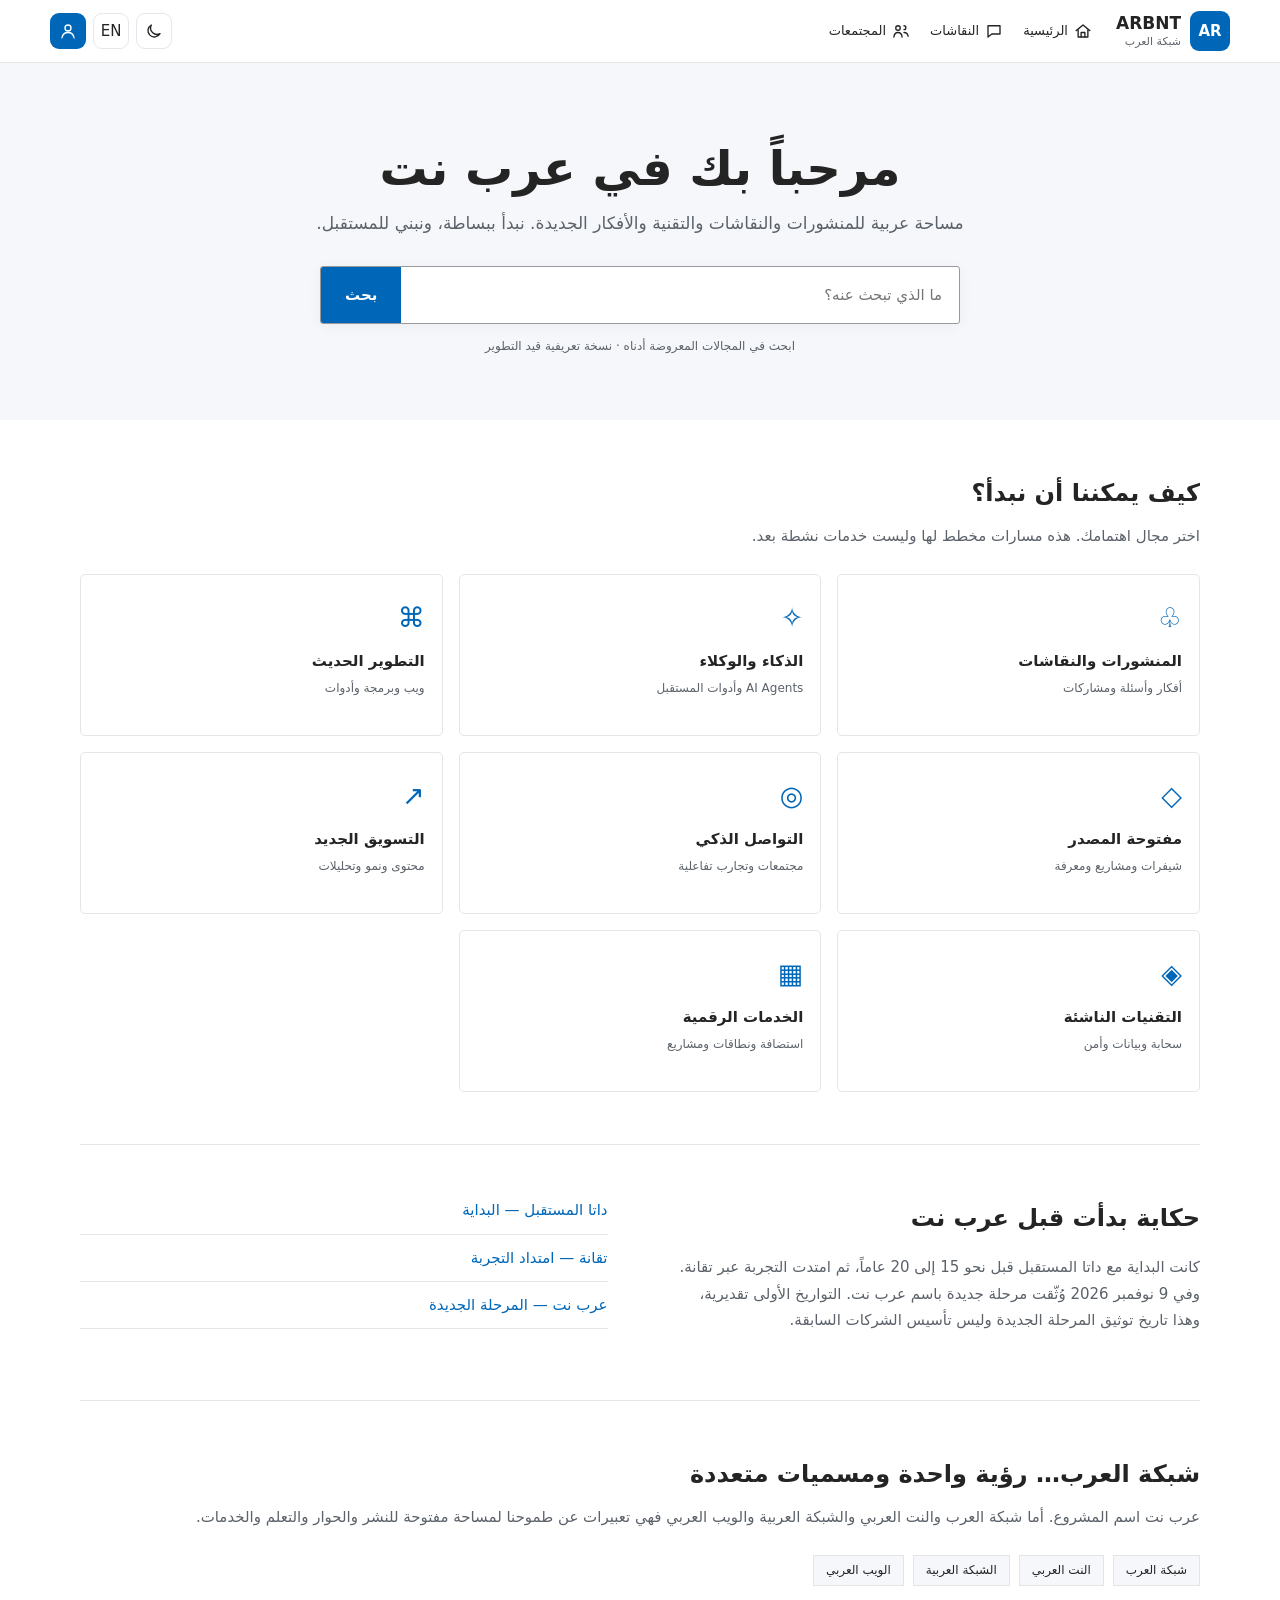
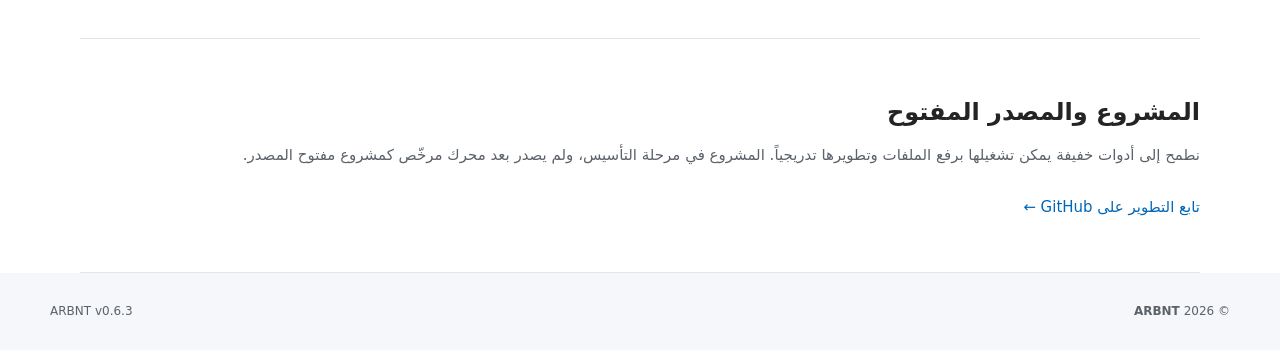
==== commit 0c6fbf27: "release: refresh index.html assets for 0.6.3" ====
--- a/index.html
+++ b/index.html
@@ -7,7 +7,7 @@
 .hero{text-align:center;padding:72px 0 63px;background:var(--panel)}.hero h1{font-size:clamp(30px,4.8vw,48px);font-weight:650;margin:0 0 7px;line-height:1.4}.hero p{margin:0 auto 27px;max-width:680px;color:var(--muted);font-size:17px}.search{display:flex;max-width:640px;margin:auto;background:var(--bg);border:1px solid #999;border-radius:3px;overflow:hidden;box-shadow:var(--shadow)}.search input{min-width:0;flex:1;border:0;background:transparent;color:var(--ink);padding:15px 17px;outline:none}.search button{border:0;background:var(--blue);color:#fff;padding:0 24px;font-weight:600}.search-note{font-size:12px;color:var(--muted);margin-top:12px}
 main section{padding:52px 0;border-bottom:1px solid var(--border)}h2{font-size:24px;font-weight:650;margin:0 0 9px}.intro{color:var(--muted);margin:0 0 25px}.cards{display:grid;grid-template-columns:repeat(4,minmax(0,1fr));gap:16px}.card{display:block;border:1px solid var(--border);border-radius:5px;padding:25px 17px 19px;background:var(--tile);min-height:162px;color:var(--ink);transition:border-color .15s,transform .15s}.card:hover{border-color:var(--blue);transform:translateY(-2px);text-decoration:none}.symbol{display:block;font-size:27px;color:var(--blue);line-height:1.3;margin-bottom:12px}.card strong{display:block;font-size:15px}.card small{display:block;font-size:12px;color:var(--muted);margin-top:4px}.split{display:grid;grid-template-columns:1fr 1fr;gap:65px}.split p,.story p{color:var(--muted)}.date{font-weight:700;color:var(--ink)}.links{display:flex;flex-direction:column;gap:10px}.links a{border-bottom:1px solid var(--border);padding-bottom:10px}.tags{display:flex;gap:9px;flex-wrap:wrap;margin-top:15px}.tags span{background:var(--panel);border:1px solid var(--border);padding:4px 12px;font-size:12px}.empty{display:none;margin:20px 0;color:var(--muted)}footer{background:var(--panel);padding:28px 0;color:var(--muted);font-size:12px}.foot{display:flex;justify-content:space-between;gap:18px;flex-wrap:wrap}.foot a{color:var(--muted)}.skip{position:absolute;top:-100px;inset-inline-start:10px}.skip:focus{top:5px;background:var(--bg);padding:10px}
 @media(max-width:850px){.cards{grid-template-columns:repeat(2,1fr)}.nav{gap:12px}.split{gap:25px}}@media(max-width:620px){.top{flex-wrap:wrap;gap:10px;padding:12px 0}.nav{order:3;flex-basis:100%;overflow-x:auto;white-space:nowrap;padding:5px 0}.tools{margin-inline-start:auto}.hero{padding:50px 0}.hero p{font-size:15px}.cards{grid-template-columns:repeat(2,1fr);gap:10px}.card{padding:16px 12px;min-height:150px}.split{grid-template-columns:1fr}.search button{padding:0 14px}}@media(prefers-reduced-motion:reduce){html{scroll-behavior:auto}.card{transition:none}}
-</style><script>(function(){try{var t=localStorage.getItem('arbnt-theme');if(t==='dark'||t==='light')document.documentElement.dataset.theme=t;else if(matchMedia('(prefers-color-scheme:dark)').matches)document.documentElement.dataset.theme='dark';var l=localStorage.getItem('arbnt-lang');if(l==='en'){document.documentElement.lang='en';document.documentElement.dir='ltr'}}catch(e){}})();</script><link rel="stylesheet" href="assets/shell.css?v=0.6.2"><link rel="stylesheet" href="assets/layout.css"><style>#cards.arb-grid{grid-template-columns:repeat(var(--arb-cols,3),minmax(0,1fr))}@media(max-width:550px){#cards.arb-grid{grid-template-columns:1fr}}</style></head><body>
+</style><script>(function(){try{var t=localStorage.getItem('arbnt-theme');if(t==='dark'||t==='light')document.documentElement.dataset.theme=t;else if(matchMedia('(prefers-color-scheme:dark)').matches)document.documentElement.dataset.theme='dark';var l=localStorage.getItem('arbnt-lang');if(l==='en'){document.documentElement.lang='en';document.documentElement.dir='ltr'}}catch(e){}})();</script><link rel="stylesheet" href="assets/shell.css?v=0.6.3"><link rel="stylesheet" href="assets/layout.css"><style>#cards.arb-grid{grid-template-columns:repeat(var(--arb-cols,3),minmax(0,1fr))}@media(max-width:550px){#cards.arb-grid{grid-template-columns:1fr}}</style></head><body>
 <a class="skip" href="#main" data-ar="تجاوز إلى المحتوى" data-en="Skip to content">تجاوز إلى المحتوى</a>
 <header><div class="wrap top"><a href="/" class="brand">عرب نت<small>ARBNT</small></a><nav class="nav" aria-label="Main navigation"><a href="#topics" data-ar="المجالات" data-en="Explore">المجالات</a><a href="#story" data-ar="حكايتنا" data-en="Our story">حكايتنا</a><a href="#vision" data-ar="شبكة العرب" data-en="Our vision">شبكة العرب</a><a href="#resources" data-ar="المصادر" data-en="Resources">المصادر</a></nav><div class="tools"><button type="button" class="tool" id="lang" aria-label="Change language">English</button><button type="button" class="tool" id="theme" aria-label="Toggle dark mode">☾ <span data-ar="ليلي" data-en="Dark">ليلي</span></button></div></div></header>
 <div class="hero"><div class="wrap"><h1 data-ar="مرحباً بك في عرب نت" data-en="Welcome to ARBNT">مرحباً بك في عرب نت</h1><p data-ar="مساحة عربية للمنشورات والنقاشات والتقنية والأفكار الجديدة. نبدأ ببساطة، ونبني للمستقبل." data-en="An Arab digital space for posts, discussions, technology and new ideas. Starting simple, building for tomorrow.">مساحة عربية للمنشورات والنقاشات والتقنية والأفكار الجديدة. نبدأ ببساطة، ونبني للمستقبل.</p><form class="search" id="search" role="search"><input id="q" type="search" autocomplete="off" aria-label="بحث في المجالات" placeholder="ما الذي تبحث عنه؟" data-ar-placeholder="ما الذي تبحث عنه؟" data-en-placeholder="What are you looking for?"><button type="submit" data-ar="بحث" data-en="Search">بحث</button></form><div class="search-note" data-ar="ابحث في المجالات المعروضة أدناه · نسخة تعريفية قيد التطوير" data-en="Search the categories below · Introductory preview in development">ابحث في المجالات المعروضة أدناه · نسخة تعريفية قيد التطوير</div></div></div>
@@ -24,5 +24,5 @@
 <section id="story" class="story"><div class="split"><div><h2 data-ar="حكاية بدأت قبل عرب نت" data-en="A story that began before ARBNT">حكاية بدأت قبل عرب نت</h2><p data-ar="كانت البداية مع داتا المستقبل قبل نحو 15 إلى 20 عاماً، ثم امتدت التجربة عبر تقانة. وفي 9 نوفمبر 2026 وُثّقت مرحلة جديدة باسم عرب نت. التواريخ الأولى تقديرية، وهذا تاريخ توثيق المرحلة الجديدة وليس تأسيس الشركات السابقة." data-en="The journey began with Future Data around 15–20 years ago, then continued through Tqanh. On November 9, 2026, a new chapter was documented as ARBNT. The early period is approximate; this date marks the new chapter, not the founding of the earlier ventures.">كانت البداية مع داتا المستقبل قبل نحو 15 إلى 20 عاماً، ثم امتدت التجربة عبر تقانة. وفي <time class="date" datetime="2026-11-09">9 نوفمبر 2026</time> وُثّقت مرحلة جديدة باسم عرب نت. التواريخ الأولى تقديرية، وهذا تاريخ توثيق المرحلة الجديدة وليس تأسيس الشركات السابقة.</p></div><div class="links"><a href="https://futuredata.com.sa/" target="_blank" rel="noopener noreferrer" data-ar="داتا المستقبل — البداية" data-en="Future Data — the beginning">داتا المستقبل — البداية</a><a href="https://tqanh.com/" target="_blank" rel="noopener noreferrer" data-ar="تقانة — امتداد التجربة" data-en="Tqanh — continuing the journey">تقانة — امتداد التجربة</a><a href="https://github.com/abud3d/arbnt" target="_blank" rel="noopener noreferrer" data-ar="عرب نت — المرحلة الجديدة" data-en="ARBNT — the new chapter">عرب نت — المرحلة الجديدة</a></div></div></section>
 <section id="vision"><h2 data-ar="شبكة العرب… رؤية واحدة ومسميات متعددة" data-en="One vision, many names">شبكة العرب… رؤية واحدة ومسميات متعددة</h2><p class="intro" data-ar="عرب نت اسم المشروع. أما شبكة العرب والنت العربي والشبكة العربية والويب العربي فهي تعبيرات عن طموحنا لمساحة مفتوحة للنشر والحوار والتعلم والخدمات." data-en="ARBNT is the project name. The Arab Network and Arab Web express our ambition for an open space for publishing, discussion, learning and digital services.">عرب نت اسم المشروع. أما شبكة العرب والنت العربي والشبكة العربية والويب العربي فهي تعبيرات عن طموحنا لمساحة مفتوحة للنشر والحوار والتعلم والخدمات.</p><div class="tags"><span data-ar="شبكة العرب" data-en="Arab Network">شبكة العرب</span><span data-ar="النت العربي" data-en="Arab Internet">النت العربي</span><span data-ar="الشبكة العربية" data-en="Arabic Network">الشبكة العربية</span><span data-ar="الويب العربي" data-en="Arab Web">الويب العربي</span></div></section>
 <section id="resources"><h2 data-ar="المشروع والمصدر المفتوح" data-en="Project & open source">المشروع والمصدر المفتوح</h2><p class="intro" data-ar="نطمح إلى أدوات خفيفة يمكن تشغيلها برفع الملفات وتطويرها تدريجياً. المشروع في مرحلة التأسيس، ولم يصدر بعد محرك مرخّص كمشروع مفتوح المصدر." data-en="We envision lightweight tools that can start with a simple file upload and evolve over time. The project is in its foundation stage; no open-source engine or license has been released yet.">نطمح إلى أدوات خفيفة يمكن تشغيلها برفع الملفات وتطويرها تدريجياً. المشروع في مرحلة التأسيس، ولم يصدر بعد محرك مرخّص كمشروع مفتوح المصدر.</p><a href="https://github.com/abud3d/arbnt" target="_blank" rel="noopener noreferrer" data-ar="تابع التطوير على GitHub ←" data-en="Follow development on GitHub →">تابع التطوير على GitHub ←</a></section></main>
-<footer><div class="wrap foot"><span data-ar="© 2026 عرب نت · جذورنا داتا المستقبل · مرحلة ARBNT الجديدة: 9 نوفمبر 2026" data-en="© 2026 ARBNT · Roots in Future Data · New chapter: November 9, 2026">© 2026 عرب نت · جذورنا داتا المستقبل · مرحلة ARBNT الجديدة: 9 نوفمبر 2026</span><span><a href="https://github.com/abud3d/arbnt/blob/main/VERSION" target="_blank" rel="noopener noreferrer">ARBNT v0.6.2</a> · <a href="https://github.com/abud3d/arbnt" target="_blank" rel="noopener noreferrer">GitHub</a></span></div></footer>
-<script src="assets/shell.js?v=0.6.2"></script><script>(function(){var root=document.documentElement,q=document.getElementById('q'),cards=[].slice.call(document.querySelectorAll('.card')),empty=document.getElementById('empty');function current(){try{return localStorage.getItem('arbnt-lang')==='en'?'en':'ar'}catch(e){return 'ar'}}function setLanguage(l){root.lang=l;root.dir=l==='en'?'ltr':'rtl';document.querySelectorAll('[data-ar][data-en]').forEach(function(el){el.textContent=el.dataset[l]});if(q)q.placeholder=q.dataset[l+'Placeholder'];filter()}function filter(){if(!q)return;var term=q.value.trim().toLocaleLowerCase(),n=0;cards.forEach(function(card){var content=(card.dataset.search+' '+card.textContent+' '+Array.from(card.querySelectorAll('[data-ar]')).map(function(x){return x.dataset.ar+' '+x.dataset.en}).join(' ')).toLocaleLowerCase();var show=!term||content.includes(term);card.hidden=!show;card.style.display=show?'':'none';if(show)n++});if(empty)empty.style.display=n?'none':'block'}if(q)q.addEventListener('input',filter);var form=document.getElementById('search');if(form)form.addEventListener('submit',function(e){e.preventDefault();document.getElementById('topics').scrollIntoView({behavior:'smooth'})});setLanguage(current());})();</script></body></html>+<footer><div class="wrap foot"><span data-ar="© 2026 عرب نت · جذورنا داتا المستقبل · مرحلة ARBNT الجديدة: 9 نوفمبر 2026" data-en="© 2026 ARBNT · Roots in Future Data · New chapter: November 9, 2026">© 2026 عرب نت · جذورنا داتا المستقبل · مرحلة ARBNT الجديدة: 9 نوفمبر 2026</span><span><a href="https://github.com/abud3d/arbnt/blob/main/VERSION" target="_blank" rel="noopener noreferrer">ARBNT v0.6.3</a> · <a href="https://github.com/abud3d/arbnt" target="_blank" rel="noopener noreferrer">GitHub</a></span></div></footer>
+<script src="assets/shell.js?v=0.6.3"></script><script>(function(){var root=document.documentElement,q=document.getElementById('q'),cards=[].slice.call(document.querySelectorAll('.card')),empty=document.getElementById('empty');function current(){try{return localStorage.getItem('arbnt-lang')==='en'?'en':'ar'}catch(e){return 'ar'}}function setLanguage(l){root.lang=l;root.dir=l==='en'?'ltr':'rtl';document.querySelectorAll('[data-ar][data-en]').forEach(function(el){el.textContent=el.dataset[l]});if(q)q.placeholder=q.dataset[l+'Placeholder'];filter()}function filter(){if(!q)return;var term=q.value.trim().toLocaleLowerCase(),n=0;cards.forEach(function(card){var content=(card.dataset.search+' '+card.textContent+' '+Array.from(card.querySelectorAll('[data-ar]')).map(function(x){return x.dataset.ar+' '+x.dataset.en}).join(' ')).toLocaleLowerCase();var show=!term||content.includes(term);card.hidden=!show;card.style.display=show?'':'none';if(show)n++});if(empty)empty.style.display=n?'none':'block'}if(q)q.addEventListener('input',filter);var form=document.getElementById('search');if(form)form.addEventListener('submit',function(e){e.preventDefault();document.getElementById('topics').scrollIntoView({behavior:'smooth'})});setLanguage(current());})();</script></body></html>
--- a/assets/shell.css
+++ b/assets/shell.css
@@ -2,7 +2,7 @@
 .ui-icon{width:18px;height:18px;display:inline-grid;place-items:center;flex:none}.ui-icon svg{width:100%;height:100%;fill:none;stroke:currentColor;stroke-width:1.8;stroke-linecap:round;stroke-linejoin:round}
 .arb-shell{width:min(1180px,calc(100% - 28px));margin:auto;min-height:62px;display:flex;align-items:center;gap:24px}
 .arb-brand{display:flex;align-items:center;gap:9px;color:var(--ink,#222)!important;text-decoration:none;white-space:nowrap}.arb-mark{width:40px;height:40px;min-width:40px;border-radius:9px;display:grid;place-items:center;background:var(--blue,#0869b1);color:#fff;font-weight:850}.arb-brand-copy{display:flex;flex-direction:column;line-height:1.1}.arb-brand-copy strong{font-size:17px}.arb-brand-copy small{font-size:11px;color:var(--muted,#667085);margin-top:3px}
-.arb-nav{display:flex;align-items:center;gap:20px}.arb-nav a{color:var(--ink,#222);font-size:13px;white-space:nowrap}.arb-nav a:hover{color:var(--blue,#0869b1)}
+.arb-nav{display:flex;align-items:center;gap:20px}.arb-nav a{display:flex;align-items:center;gap:6px;color:var(--ink,#222);font-size:13px;white-space:nowrap}.arb-nav a:hover{color:var(--blue,#0869b1)}
 .arb-controls{margin-inline-start:auto;display:flex;align-items:center;gap:7px}.arb-account,.arb-controls button{font:inherit}.plain-control,.solid-control{min-width:36px;height:36px;border-radius:9px;display:inline-grid;place-items:center}.plain-control{border:1px solid var(--line,#e5e7eb);background:var(--bg,#fff);color:var(--ink,#222)}.solid-control{border:0;background:var(--blue,#0869b1);color:#fff}.arb-account{border:1px solid var(--line,#e5e7eb);padding:7px 11px;border-radius:8px;color:var(--ink,#222);text-decoration:none}
 .mobile-menu{display:none}.hidden{display:none!important}
 .notify-bell{position:relative}.notify-count{position:absolute;top:-6px;inset-inline-end:-6px;min-width:18px;height:18px;padding:0 4px;border-radius:10px;background:#c62828;color:#fff;font-size:10px;line-height:18px;text-align:center;border:2px solid var(--bg,#fff)}
@@ -10,7 +10,7 @@
 .mobile-drawer{display:none}
 .arb-footer{width:min(1180px,calc(100% - 28px));margin:auto;display:flex;justify-content:space-between;gap:12px;flex-wrap:wrap}.arb-footer a{color:var(--muted,#667085)}
 .app-layout{width:min(1320px,calc(100% - 28px));margin:auto;display:grid;grid-template-columns:220px minmax(0,1fr);gap:30px;align-items:start}.app-sidebar{position:sticky;top:76px;padding:22px 0;border-inline-end:1px solid var(--line,#e5e7eb);min-height:calc(100vh - 76px)}.app-sidebar nav{display:grid;gap:4px;padding-inline-end:14px}.app-sidebar a{display:flex;align-items:center;gap:10px;padding:9px 11px;border-radius:8px;color:var(--ink,#222);text-decoration:none}.app-sidebar a:hover,.app-sidebar a.active{background:var(--soft,#f6f7f9);color:var(--blue,#0869b1)}
-@media(max-width:760px){.arb-shell{gap:7px;padding:9px 0;min-height:58px}.arb-brand{flex:1}.arb-brand-copy small{display:none}.arb-nav,.arb-controls>.guest-only{display:none!important}.mobile-menu{display:inline-grid!important}.mobile-drawer{display:block;position:fixed;top:58px;inset-inline-start:0;width:min(84vw,300px);height:calc(100dvh - 58px);background:var(--bg,#fff);border-inline-end:1px solid var(--line,#e5e7eb);box-shadow:10px 0 28px #0002;z-index:85;transform:translateX(105%);transition:transform .18s ease;overflow:auto;padding:14px}.drawer-open .mobile-drawer{transform:translateX(0)}html[dir="ltr"] .mobile-drawer{inset-inline-start:auto;inset-inline-end:0;transform:translateX(105%)}html[dir="ltr"] body.drawer-open .mobile-drawer{transform:translateX(0)}.mobile-drawer nav{display:grid;gap:4px}.mobile-drawer a{display:flex;align-items:center;gap:10px;padding:11px 12px;border-radius:8px;color:var(--ink,#222);text-decoration:none}.mobile-drawer a:hover{background:var(--soft,#f6f7f9)}body.drawer-open{overflow:hidden}.notify-panel,.user-menu{top:60px;inset-inline-end:8px}.app-layout{display:block;width:100%}.app-sidebar{display:none}}
+@media(max-width:760px){.arb-shell{gap:6px;padding:9px 0;min-height:58px}.arb-brand{flex:1}.arb-brand-copy small{display:none}.arb-nav{display:none!important}.mobile-menu{display:inline-grid!important}.arb-controls .guest-only{display:inline-grid}.lang-short{min-width:36px;padding:0 8px}.mobile-drawer{display:block;position:fixed;top:58px;inset-inline-start:0;width:min(84vw,300px);height:calc(100dvh - 58px);background:var(--bg,#fff);border-inline-end:1px solid var(--line,#e5e7eb);box-shadow:10px 0 28px #0002;z-index:85;transform:translateX(105%);transition:transform .18s ease;overflow:auto;padding:14px}.drawer-open .mobile-drawer{transform:translateX(0)}html[dir="ltr"] .mobile-drawer{inset-inline-start:auto;inset-inline-end:0;transform:translateX(105%)}html[dir="ltr"] body.drawer-open .mobile-drawer{transform:translateX(0)}.mobile-drawer nav{display:grid;gap:4px}.mobile-drawer a{display:flex;align-items:center;gap:10px;padding:11px 12px;border-radius:8px;color:var(--ink,#222);text-decoration:none}.mobile-drawer a:hover{background:var(--soft,#f6f7f9)}body.drawer-open{overflow:hidden}.notify-panel,.user-menu{top:60px;inset-inline-end:8px}.app-layout{display:block;width:100%}.app-sidebar{display:none}}
 
 /* v0.6.2 menus */
 .user-menu button{cursor:pointer}
@@ -23,3 +23,13 @@
 .more-menu{position:absolute;top:34px;inset-inline-end:0;min-width:150px;background:var(--bg,#fff);border:1px solid var(--line,#e5e7eb);border-radius:9px;box-shadow:0 12px 35px #0002;z-index:100;padding:5px}
 .more-menu button,.more-menu a{display:flex;width:100%;align-items:center;gap:8px;padding:8px 10px;border:0;background:transparent;color:var(--ink,#222);border-radius:6px;text-align:start;text-decoration:none}
 .more-menu button:hover,.more-menu a:hover{background:var(--soft,#f6f7f9)}
+
+/* v0.6.3 notification contrast */
+html.dark .notify-panel{background:#11161b;color:#fff}
+html.dark .notify-panel a{color:#fff;border-color:#2f3740;background:#11161b}
+html.dark .notify-panel a.unread{background:#fff;color:#111!important}
+html.dark .notify-panel a.unread:hover{background:#fff;color:#111!important}
+html.dark .notify-panel p{color:#fff}
+.author-primary{color:var(--blue,#0869b1)!important;font-weight:700}
+.author-secondary{color:var(--ink,#222)!important}
+.community-badge{display:inline-flex;align-items:center;gap:6px}
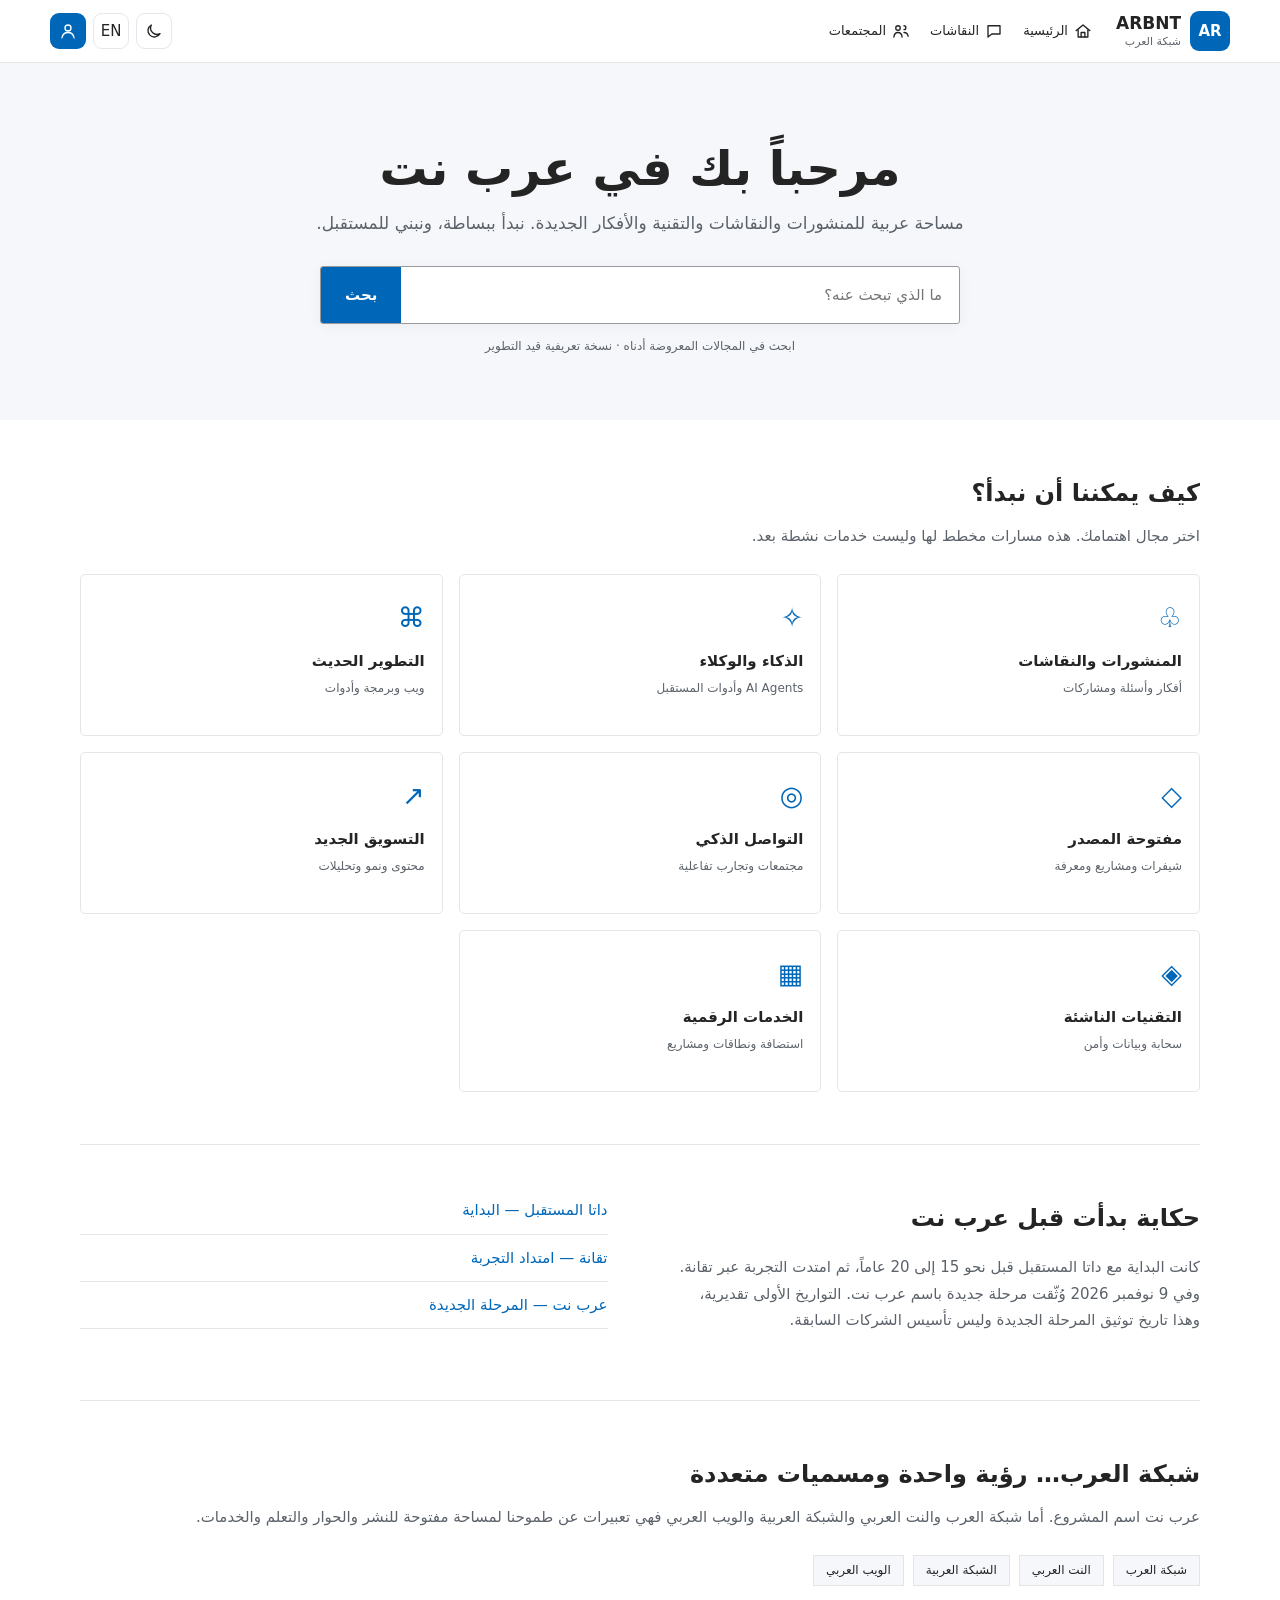
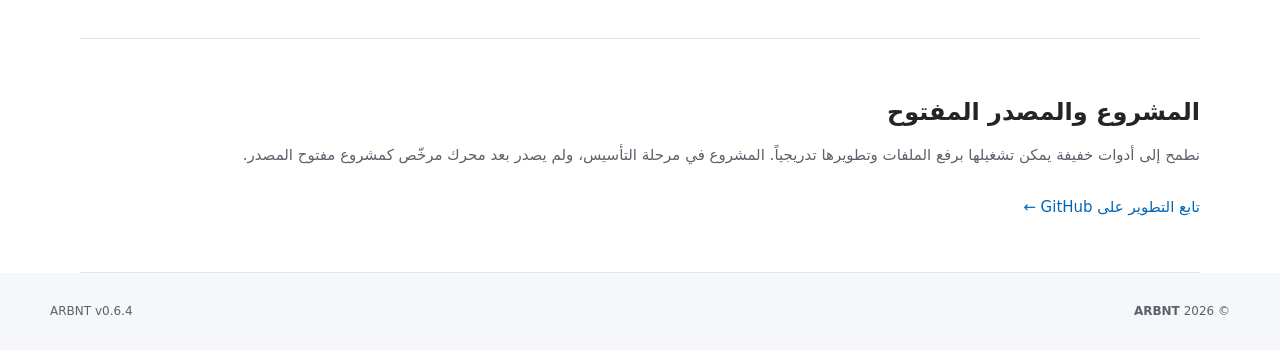
==== commit b91666ca: "release: refresh index.html assets for 0.6.4" ====
--- a/index.html
+++ b/index.html
@@ -7,7 +7,7 @@
 .hero{text-align:center;padding:72px 0 63px;background:var(--panel)}.hero h1{font-size:clamp(30px,4.8vw,48px);font-weight:650;margin:0 0 7px;line-height:1.4}.hero p{margin:0 auto 27px;max-width:680px;color:var(--muted);font-size:17px}.search{display:flex;max-width:640px;margin:auto;background:var(--bg);border:1px solid #999;border-radius:3px;overflow:hidden;box-shadow:var(--shadow)}.search input{min-width:0;flex:1;border:0;background:transparent;color:var(--ink);padding:15px 17px;outline:none}.search button{border:0;background:var(--blue);color:#fff;padding:0 24px;font-weight:600}.search-note{font-size:12px;color:var(--muted);margin-top:12px}
 main section{padding:52px 0;border-bottom:1px solid var(--border)}h2{font-size:24px;font-weight:650;margin:0 0 9px}.intro{color:var(--muted);margin:0 0 25px}.cards{display:grid;grid-template-columns:repeat(4,minmax(0,1fr));gap:16px}.card{display:block;border:1px solid var(--border);border-radius:5px;padding:25px 17px 19px;background:var(--tile);min-height:162px;color:var(--ink);transition:border-color .15s,transform .15s}.card:hover{border-color:var(--blue);transform:translateY(-2px);text-decoration:none}.symbol{display:block;font-size:27px;color:var(--blue);line-height:1.3;margin-bottom:12px}.card strong{display:block;font-size:15px}.card small{display:block;font-size:12px;color:var(--muted);margin-top:4px}.split{display:grid;grid-template-columns:1fr 1fr;gap:65px}.split p,.story p{color:var(--muted)}.date{font-weight:700;color:var(--ink)}.links{display:flex;flex-direction:column;gap:10px}.links a{border-bottom:1px solid var(--border);padding-bottom:10px}.tags{display:flex;gap:9px;flex-wrap:wrap;margin-top:15px}.tags span{background:var(--panel);border:1px solid var(--border);padding:4px 12px;font-size:12px}.empty{display:none;margin:20px 0;color:var(--muted)}footer{background:var(--panel);padding:28px 0;color:var(--muted);font-size:12px}.foot{display:flex;justify-content:space-between;gap:18px;flex-wrap:wrap}.foot a{color:var(--muted)}.skip{position:absolute;top:-100px;inset-inline-start:10px}.skip:focus{top:5px;background:var(--bg);padding:10px}
 @media(max-width:850px){.cards{grid-template-columns:repeat(2,1fr)}.nav{gap:12px}.split{gap:25px}}@media(max-width:620px){.top{flex-wrap:wrap;gap:10px;padding:12px 0}.nav{order:3;flex-basis:100%;overflow-x:auto;white-space:nowrap;padding:5px 0}.tools{margin-inline-start:auto}.hero{padding:50px 0}.hero p{font-size:15px}.cards{grid-template-columns:repeat(2,1fr);gap:10px}.card{padding:16px 12px;min-height:150px}.split{grid-template-columns:1fr}.search button{padding:0 14px}}@media(prefers-reduced-motion:reduce){html{scroll-behavior:auto}.card{transition:none}}
-</style><script>(function(){try{var t=localStorage.getItem('arbnt-theme');if(t==='dark'||t==='light')document.documentElement.dataset.theme=t;else if(matchMedia('(prefers-color-scheme:dark)').matches)document.documentElement.dataset.theme='dark';var l=localStorage.getItem('arbnt-lang');if(l==='en'){document.documentElement.lang='en';document.documentElement.dir='ltr'}}catch(e){}})();</script><link rel="stylesheet" href="assets/shell.css?v=0.6.3"><link rel="stylesheet" href="assets/layout.css"><style>#cards.arb-grid{grid-template-columns:repeat(var(--arb-cols,3),minmax(0,1fr))}@media(max-width:550px){#cards.arb-grid{grid-template-columns:1fr}}</style></head><body>
+</style><script>(function(){try{var t=localStorage.getItem('arbnt-theme');if(t==='dark'||t==='light')document.documentElement.dataset.theme=t;else if(matchMedia('(prefers-color-scheme:dark)').matches)document.documentElement.dataset.theme='dark';var l=localStorage.getItem('arbnt-lang');if(l==='en'){document.documentElement.lang='en';document.documentElement.dir='ltr'}}catch(e){}})();</script><link rel="stylesheet" href="assets/shell.css?v=0.6.4"><link rel="stylesheet" href="assets/layout.css"><style>#cards.arb-grid{grid-template-columns:repeat(var(--arb-cols,3),minmax(0,1fr))}@media(max-width:550px){#cards.arb-grid{grid-template-columns:1fr}}</style></head><body>
 <a class="skip" href="#main" data-ar="تجاوز إلى المحتوى" data-en="Skip to content">تجاوز إلى المحتوى</a>
 <header><div class="wrap top"><a href="/" class="brand">عرب نت<small>ARBNT</small></a><nav class="nav" aria-label="Main navigation"><a href="#topics" data-ar="المجالات" data-en="Explore">المجالات</a><a href="#story" data-ar="حكايتنا" data-en="Our story">حكايتنا</a><a href="#vision" data-ar="شبكة العرب" data-en="Our vision">شبكة العرب</a><a href="#resources" data-ar="المصادر" data-en="Resources">المصادر</a></nav><div class="tools"><button type="button" class="tool" id="lang" aria-label="Change language">English</button><button type="button" class="tool" id="theme" aria-label="Toggle dark mode">☾ <span data-ar="ليلي" data-en="Dark">ليلي</span></button></div></div></header>
 <div class="hero"><div class="wrap"><h1 data-ar="مرحباً بك في عرب نت" data-en="Welcome to ARBNT">مرحباً بك في عرب نت</h1><p data-ar="مساحة عربية للمنشورات والنقاشات والتقنية والأفكار الجديدة. نبدأ ببساطة، ونبني للمستقبل." data-en="An Arab digital space for posts, discussions, technology and new ideas. Starting simple, building for tomorrow.">مساحة عربية للمنشورات والنقاشات والتقنية والأفكار الجديدة. نبدأ ببساطة، ونبني للمستقبل.</p><form class="search" id="search" role="search"><input id="q" type="search" autocomplete="off" aria-label="بحث في المجالات" placeholder="ما الذي تبحث عنه؟" data-ar-placeholder="ما الذي تبحث عنه؟" data-en-placeholder="What are you looking for?"><button type="submit" data-ar="بحث" data-en="Search">بحث</button></form><div class="search-note" data-ar="ابحث في المجالات المعروضة أدناه · نسخة تعريفية قيد التطوير" data-en="Search the categories below · Introductory preview in development">ابحث في المجالات المعروضة أدناه · نسخة تعريفية قيد التطوير</div></div></div>
@@ -24,5 +24,5 @@
 <section id="story" class="story"><div class="split"><div><h2 data-ar="حكاية بدأت قبل عرب نت" data-en="A story that began before ARBNT">حكاية بدأت قبل عرب نت</h2><p data-ar="كانت البداية مع داتا المستقبل قبل نحو 15 إلى 20 عاماً، ثم امتدت التجربة عبر تقانة. وفي 9 نوفمبر 2026 وُثّقت مرحلة جديدة باسم عرب نت. التواريخ الأولى تقديرية، وهذا تاريخ توثيق المرحلة الجديدة وليس تأسيس الشركات السابقة." data-en="The journey began with Future Data around 15–20 years ago, then continued through Tqanh. On November 9, 2026, a new chapter was documented as ARBNT. The early period is approximate; this date marks the new chapter, not the founding of the earlier ventures.">كانت البداية مع داتا المستقبل قبل نحو 15 إلى 20 عاماً، ثم امتدت التجربة عبر تقانة. وفي <time class="date" datetime="2026-11-09">9 نوفمبر 2026</time> وُثّقت مرحلة جديدة باسم عرب نت. التواريخ الأولى تقديرية، وهذا تاريخ توثيق المرحلة الجديدة وليس تأسيس الشركات السابقة.</p></div><div class="links"><a href="https://futuredata.com.sa/" target="_blank" rel="noopener noreferrer" data-ar="داتا المستقبل — البداية" data-en="Future Data — the beginning">داتا المستقبل — البداية</a><a href="https://tqanh.com/" target="_blank" rel="noopener noreferrer" data-ar="تقانة — امتداد التجربة" data-en="Tqanh — continuing the journey">تقانة — امتداد التجربة</a><a href="https://github.com/abud3d/arbnt" target="_blank" rel="noopener noreferrer" data-ar="عرب نت — المرحلة الجديدة" data-en="ARBNT — the new chapter">عرب نت — المرحلة الجديدة</a></div></div></section>
 <section id="vision"><h2 data-ar="شبكة العرب… رؤية واحدة ومسميات متعددة" data-en="One vision, many names">شبكة العرب… رؤية واحدة ومسميات متعددة</h2><p class="intro" data-ar="عرب نت اسم المشروع. أما شبكة العرب والنت العربي والشبكة العربية والويب العربي فهي تعبيرات عن طموحنا لمساحة مفتوحة للنشر والحوار والتعلم والخدمات." data-en="ARBNT is the project name. The Arab Network and Arab Web express our ambition for an open space for publishing, discussion, learning and digital services.">عرب نت اسم المشروع. أما شبكة العرب والنت العربي والشبكة العربية والويب العربي فهي تعبيرات عن طموحنا لمساحة مفتوحة للنشر والحوار والتعلم والخدمات.</p><div class="tags"><span data-ar="شبكة العرب" data-en="Arab Network">شبكة العرب</span><span data-ar="النت العربي" data-en="Arab Internet">النت العربي</span><span data-ar="الشبكة العربية" data-en="Arabic Network">الشبكة العربية</span><span data-ar="الويب العربي" data-en="Arab Web">الويب العربي</span></div></section>
 <section id="resources"><h2 data-ar="المشروع والمصدر المفتوح" data-en="Project & open source">المشروع والمصدر المفتوح</h2><p class="intro" data-ar="نطمح إلى أدوات خفيفة يمكن تشغيلها برفع الملفات وتطويرها تدريجياً. المشروع في مرحلة التأسيس، ولم يصدر بعد محرك مرخّص كمشروع مفتوح المصدر." data-en="We envision lightweight tools that can start with a simple file upload and evolve over time. The project is in its foundation stage; no open-source engine or license has been released yet.">نطمح إلى أدوات خفيفة يمكن تشغيلها برفع الملفات وتطويرها تدريجياً. المشروع في مرحلة التأسيس، ولم يصدر بعد محرك مرخّص كمشروع مفتوح المصدر.</p><a href="https://github.com/abud3d/arbnt" target="_blank" rel="noopener noreferrer" data-ar="تابع التطوير على GitHub ←" data-en="Follow development on GitHub →">تابع التطوير على GitHub ←</a></section></main>
-<footer><div class="wrap foot"><span data-ar="© 2026 عرب نت · جذورنا داتا المستقبل · مرحلة ARBNT الجديدة: 9 نوفمبر 2026" data-en="© 2026 ARBNT · Roots in Future Data · New chapter: November 9, 2026">© 2026 عرب نت · جذورنا داتا المستقبل · مرحلة ARBNT الجديدة: 9 نوفمبر 2026</span><span><a href="https://github.com/abud3d/arbnt/blob/main/VERSION" target="_blank" rel="noopener noreferrer">ARBNT v0.6.3</a> · <a href="https://github.com/abud3d/arbnt" target="_blank" rel="noopener noreferrer">GitHub</a></span></div></footer>
-<script src="assets/shell.js?v=0.6.3"></script><script>(function(){var root=document.documentElement,q=document.getElementById('q'),cards=[].slice.call(document.querySelectorAll('.card')),empty=document.getElementById('empty');function current(){try{return localStorage.getItem('arbnt-lang')==='en'?'en':'ar'}catch(e){return 'ar'}}function setLanguage(l){root.lang=l;root.dir=l==='en'?'ltr':'rtl';document.querySelectorAll('[data-ar][data-en]').forEach(function(el){el.textContent=el.dataset[l]});if(q)q.placeholder=q.dataset[l+'Placeholder'];filter()}function filter(){if(!q)return;var term=q.value.trim().toLocaleLowerCase(),n=0;cards.forEach(function(card){var content=(card.dataset.search+' '+card.textContent+' '+Array.from(card.querySelectorAll('[data-ar]')).map(function(x){return x.dataset.ar+' '+x.dataset.en}).join(' ')).toLocaleLowerCase();var show=!term||content.includes(term);card.hidden=!show;card.style.display=show?'':'none';if(show)n++});if(empty)empty.style.display=n?'none':'block'}if(q)q.addEventListener('input',filter);var form=document.getElementById('search');if(form)form.addEventListener('submit',function(e){e.preventDefault();document.getElementById('topics').scrollIntoView({behavior:'smooth'})});setLanguage(current());})();</script></body></html>+<footer><div class="wrap foot"><span data-ar="© 2026 عرب نت · جذورنا داتا المستقبل · مرحلة ARBNT الجديدة: 9 نوفمبر 2026" data-en="© 2026 ARBNT · Roots in Future Data · New chapter: November 9, 2026">© 2026 عرب نت · جذورنا داتا المستقبل · مرحلة ARBNT الجديدة: 9 نوفمبر 2026</span><span><a href="https://github.com/abud3d/arbnt/blob/main/VERSION" target="_blank" rel="noopener noreferrer">ARBNT v0.6.4</a> · <a href="https://github.com/abud3d/arbnt" target="_blank" rel="noopener noreferrer">GitHub</a></span></div></footer>
+<script src="assets/shell.js?v=0.6.4"></script><script>(function(){var root=document.documentElement,q=document.getElementById('q'),cards=[].slice.call(document.querySelectorAll('.card')),empty=document.getElementById('empty');function current(){try{return localStorage.getItem('arbnt-lang')==='en'?'en':'ar'}catch(e){return 'ar'}}function setLanguage(l){root.lang=l;root.dir=l==='en'?'ltr':'rtl';document.querySelectorAll('[data-ar][data-en]').forEach(function(el){el.textContent=el.dataset[l]});if(q)q.placeholder=q.dataset[l+'Placeholder'];filter()}function filter(){if(!q)return;var term=q.value.trim().toLocaleLowerCase(),n=0;cards.forEach(function(card){var content=(card.dataset.search+' '+card.textContent+' '+Array.from(card.querySelectorAll('[data-ar]')).map(function(x){return x.dataset.ar+' '+x.dataset.en}).join(' ')).toLocaleLowerCase();var show=!term||content.includes(term);card.hidden=!show;card.style.display=show?'':'none';if(show)n++});if(empty)empty.style.display=n?'none':'block'}if(q)q.addEventListener('input',filter);var form=document.getElementById('search');if(form)form.addEventListener('submit',function(e){e.preventDefault();document.getElementById('topics').scrollIntoView({behavior:'smooth'})});setLanguage(current());})();</script></body></html>
--- a/assets/shell.css
+++ b/assets/shell.css
@@ -33,3 +33,11 @@
 .author-primary{color:var(--blue,#0869b1)!important;font-weight:700}
 .author-secondary{color:var(--ink,#222)!important}
 .community-badge{display:inline-flex;align-items:center;gap:6px}
+
+/* v0.6.4 mobile containment */
+html,body{width:100%;max-width:100%;overflow-x:clip}
+main,.page,.app-layout,.discussion-main,#feed,.discussion-card,.replies,.comment,.tree-comment,.reply-form,.stack,form,fieldset{min-width:0;max-width:100%}
+input,textarea,select,button{max-width:100%}
+textarea,input,select{width:100%;min-width:0}
+.discussion-text,.comment p,.tree-comment p,.notify-panel a{overflow-wrap:anywhere;word-break:break-word}
+@media(max-width:760px){body{width:100vw;max-width:100vw;overflow-x:clip}.arb-shell{width:calc(100% - 16px)}.page,.discussion-main{width:calc(100% - 20px)!important;max-width:calc(100% - 20px)!important;margin-inline:auto!important}.tree-comment{max-width:100%}.reply-form textarea,.stack textarea{font-size:16px}.more-menu{max-width:min(180px,calc(100vw - 24px))}}
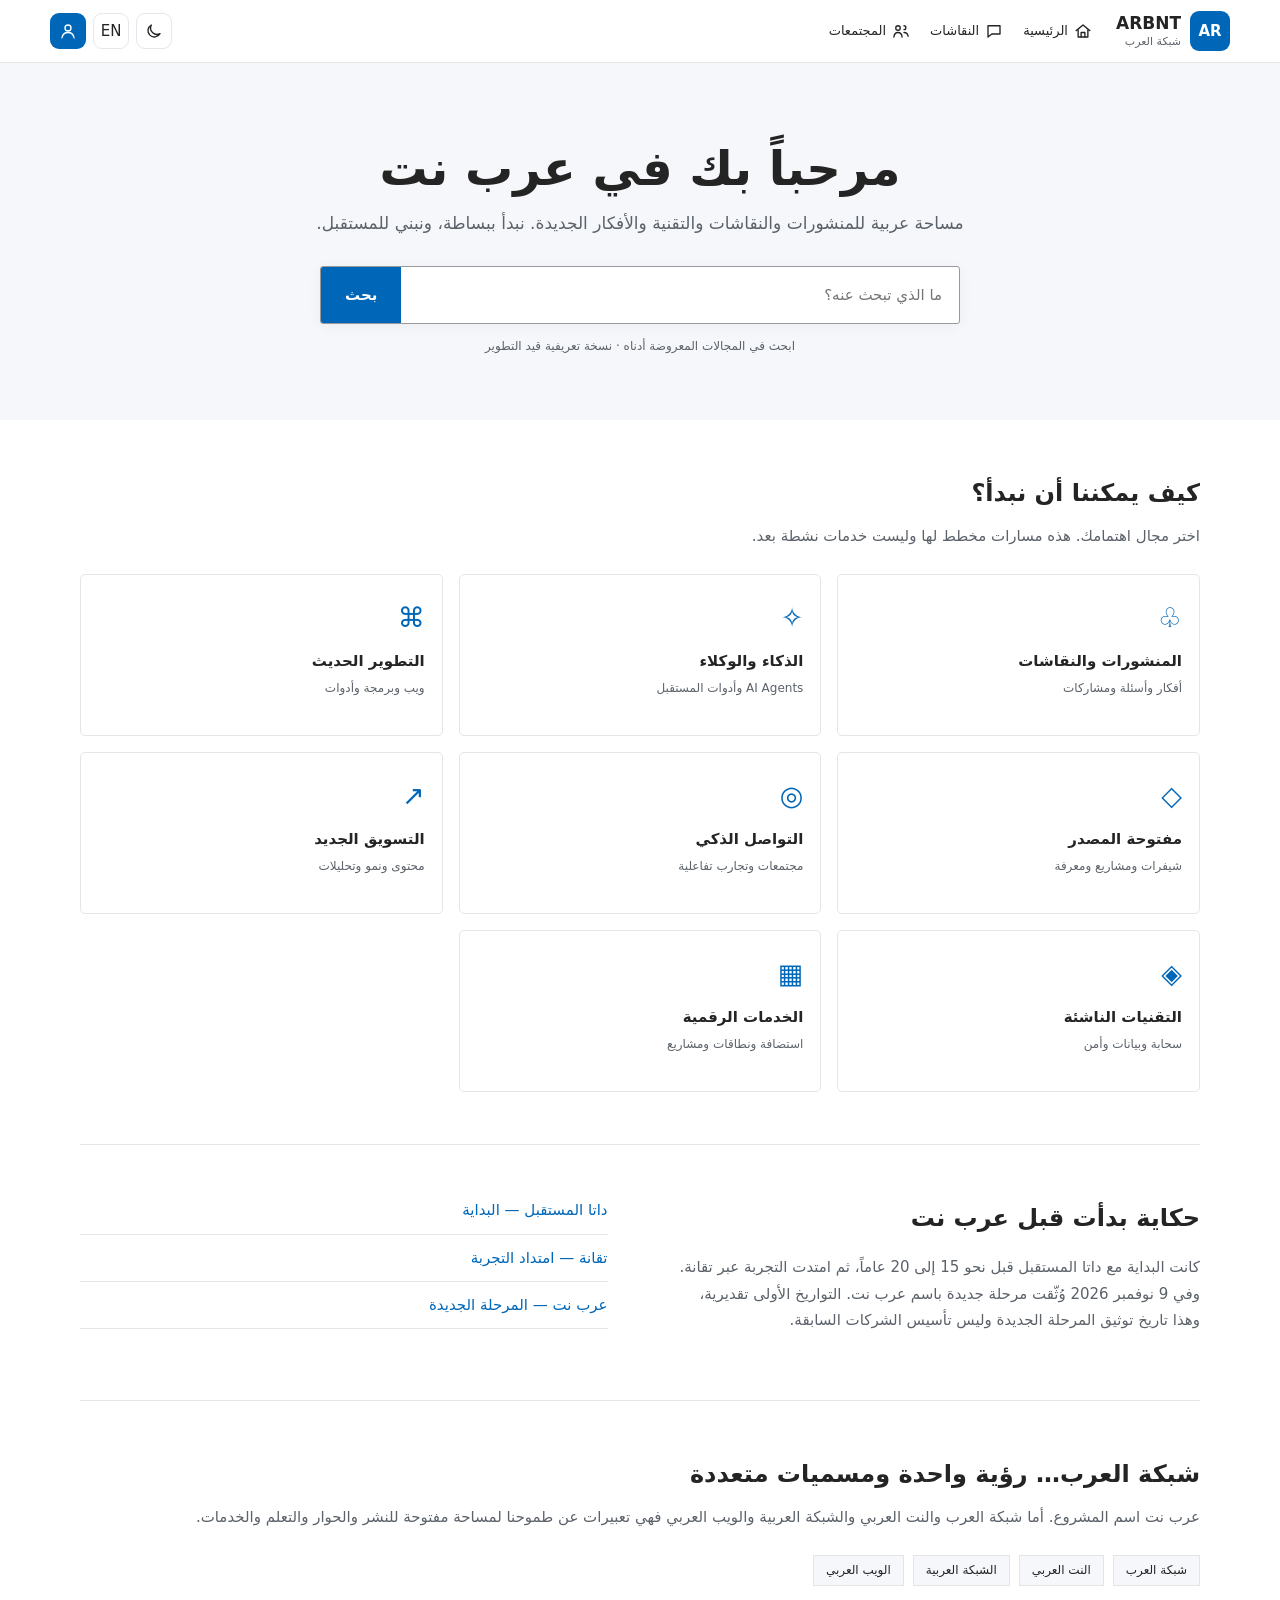
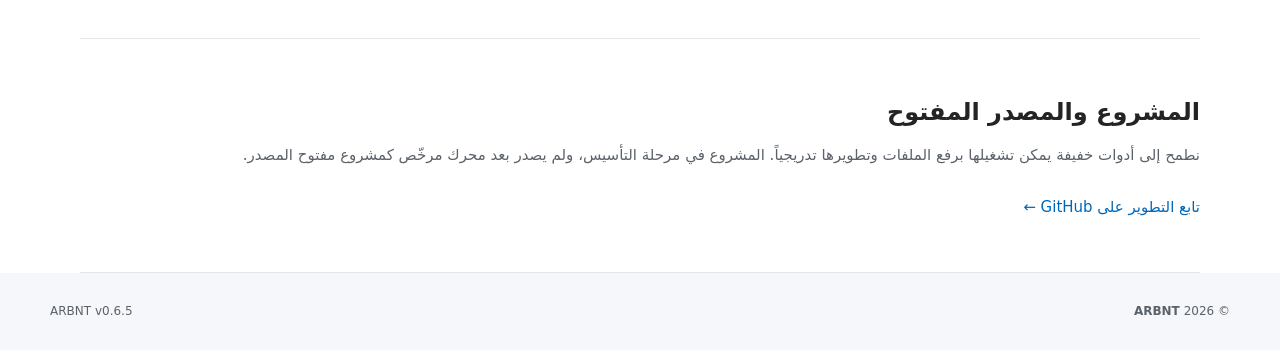
==== commit 1ce60ff3: "release: 0.6.6 cache refresh index.html" ====
--- a/index.html
+++ b/index.html
@@ -7,7 +7,7 @@
 .hero{text-align:center;padding:72px 0 63px;background:var(--panel)}.hero h1{font-size:clamp(30px,4.8vw,48px);font-weight:650;margin:0 0 7px;line-height:1.4}.hero p{margin:0 auto 27px;max-width:680px;color:var(--muted);font-size:17px}.search{display:flex;max-width:640px;margin:auto;background:var(--bg);border:1px solid #999;border-radius:3px;overflow:hidden;box-shadow:var(--shadow)}.search input{min-width:0;flex:1;border:0;background:transparent;color:var(--ink);padding:15px 17px;outline:none}.search button{border:0;background:var(--blue);color:#fff;padding:0 24px;font-weight:600}.search-note{font-size:12px;color:var(--muted);margin-top:12px}
 main section{padding:52px 0;border-bottom:1px solid var(--border)}h2{font-size:24px;font-weight:650;margin:0 0 9px}.intro{color:var(--muted);margin:0 0 25px}.cards{display:grid;grid-template-columns:repeat(4,minmax(0,1fr));gap:16px}.card{display:block;border:1px solid var(--border);border-radius:5px;padding:25px 17px 19px;background:var(--tile);min-height:162px;color:var(--ink);transition:border-color .15s,transform .15s}.card:hover{border-color:var(--blue);transform:translateY(-2px);text-decoration:none}.symbol{display:block;font-size:27px;color:var(--blue);line-height:1.3;margin-bottom:12px}.card strong{display:block;font-size:15px}.card small{display:block;font-size:12px;color:var(--muted);margin-top:4px}.split{display:grid;grid-template-columns:1fr 1fr;gap:65px}.split p,.story p{color:var(--muted)}.date{font-weight:700;color:var(--ink)}.links{display:flex;flex-direction:column;gap:10px}.links a{border-bottom:1px solid var(--border);padding-bottom:10px}.tags{display:flex;gap:9px;flex-wrap:wrap;margin-top:15px}.tags span{background:var(--panel);border:1px solid var(--border);padding:4px 12px;font-size:12px}.empty{display:none;margin:20px 0;color:var(--muted)}footer{background:var(--panel);padding:28px 0;color:var(--muted);font-size:12px}.foot{display:flex;justify-content:space-between;gap:18px;flex-wrap:wrap}.foot a{color:var(--muted)}.skip{position:absolute;top:-100px;inset-inline-start:10px}.skip:focus{top:5px;background:var(--bg);padding:10px}
 @media(max-width:850px){.cards{grid-template-columns:repeat(2,1fr)}.nav{gap:12px}.split{gap:25px}}@media(max-width:620px){.top{flex-wrap:wrap;gap:10px;padding:12px 0}.nav{order:3;flex-basis:100%;overflow-x:auto;white-space:nowrap;padding:5px 0}.tools{margin-inline-start:auto}.hero{padding:50px 0}.hero p{font-size:15px}.cards{grid-template-columns:repeat(2,1fr);gap:10px}.card{padding:16px 12px;min-height:150px}.split{grid-template-columns:1fr}.search button{padding:0 14px}}@media(prefers-reduced-motion:reduce){html{scroll-behavior:auto}.card{transition:none}}
-</style><script>(function(){try{var t=localStorage.getItem('arbnt-theme');if(t==='dark'||t==='light')document.documentElement.dataset.theme=t;else if(matchMedia('(prefers-color-scheme:dark)').matches)document.documentElement.dataset.theme='dark';var l=localStorage.getItem('arbnt-lang');if(l==='en'){document.documentElement.lang='en';document.documentElement.dir='ltr'}}catch(e){}})();</script><link rel="stylesheet" href="assets/shell.css?v=0.6.4"><link rel="stylesheet" href="assets/layout.css"><style>#cards.arb-grid{grid-template-columns:repeat(var(--arb-cols,3),minmax(0,1fr))}@media(max-width:550px){#cards.arb-grid{grid-template-columns:1fr}}</style></head><body>
+</style><script>(function(){try{var t=localStorage.getItem('arbnt-theme');if(t==='dark'||t==='light')document.documentElement.dataset.theme=t;else if(matchMedia('(prefers-color-scheme:dark)').matches)document.documentElement.dataset.theme='dark';var l=localStorage.getItem('arbnt-lang');if(l==='en'){document.documentElement.lang='en';document.documentElement.dir='ltr'}}catch(e){}})();</script><link rel="stylesheet" href="assets/shell.css?v=0.6.6"><link rel="stylesheet" href="assets/layout.css"><style>#cards.arb-grid{grid-template-columns:repeat(var(--arb-cols,3),minmax(0,1fr))}@media(max-width:550px){#cards.arb-grid{grid-template-columns:1fr}}</style></head><body>
 <a class="skip" href="#main" data-ar="تجاوز إلى المحتوى" data-en="Skip to content">تجاوز إلى المحتوى</a>
 <header><div class="wrap top"><a href="/" class="brand">عرب نت<small>ARBNT</small></a><nav class="nav" aria-label="Main navigation"><a href="#topics" data-ar="المجالات" data-en="Explore">المجالات</a><a href="#story" data-ar="حكايتنا" data-en="Our story">حكايتنا</a><a href="#vision" data-ar="شبكة العرب" data-en="Our vision">شبكة العرب</a><a href="#resources" data-ar="المصادر" data-en="Resources">المصادر</a></nav><div class="tools"><button type="button" class="tool" id="lang" aria-label="Change language">English</button><button type="button" class="tool" id="theme" aria-label="Toggle dark mode">☾ <span data-ar="ليلي" data-en="Dark">ليلي</span></button></div></div></header>
 <div class="hero"><div class="wrap"><h1 data-ar="مرحباً بك في عرب نت" data-en="Welcome to ARBNT">مرحباً بك في عرب نت</h1><p data-ar="مساحة عربية للمنشورات والنقاشات والتقنية والأفكار الجديدة. نبدأ ببساطة، ونبني للمستقبل." data-en="An Arab digital space for posts, discussions, technology and new ideas. Starting simple, building for tomorrow.">مساحة عربية للمنشورات والنقاشات والتقنية والأفكار الجديدة. نبدأ ببساطة، ونبني للمستقبل.</p><form class="search" id="search" role="search"><input id="q" type="search" autocomplete="off" aria-label="بحث في المجالات" placeholder="ما الذي تبحث عنه؟" data-ar-placeholder="ما الذي تبحث عنه؟" data-en-placeholder="What are you looking for?"><button type="submit" data-ar="بحث" data-en="Search">بحث</button></form><div class="search-note" data-ar="ابحث في المجالات المعروضة أدناه · نسخة تعريفية قيد التطوير" data-en="Search the categories below · Introductory preview in development">ابحث في المجالات المعروضة أدناه · نسخة تعريفية قيد التطوير</div></div></div>
@@ -24,5 +24,5 @@
 <section id="story" class="story"><div class="split"><div><h2 data-ar="حكاية بدأت قبل عرب نت" data-en="A story that began before ARBNT">حكاية بدأت قبل عرب نت</h2><p data-ar="كانت البداية مع داتا المستقبل قبل نحو 15 إلى 20 عاماً، ثم امتدت التجربة عبر تقانة. وفي 9 نوفمبر 2026 وُثّقت مرحلة جديدة باسم عرب نت. التواريخ الأولى تقديرية، وهذا تاريخ توثيق المرحلة الجديدة وليس تأسيس الشركات السابقة." data-en="The journey began with Future Data around 15–20 years ago, then continued through Tqanh. On November 9, 2026, a new chapter was documented as ARBNT. The early period is approximate; this date marks the new chapter, not the founding of the earlier ventures.">كانت البداية مع داتا المستقبل قبل نحو 15 إلى 20 عاماً، ثم امتدت التجربة عبر تقانة. وفي <time class="date" datetime="2026-11-09">9 نوفمبر 2026</time> وُثّقت مرحلة جديدة باسم عرب نت. التواريخ الأولى تقديرية، وهذا تاريخ توثيق المرحلة الجديدة وليس تأسيس الشركات السابقة.</p></div><div class="links"><a href="https://futuredata.com.sa/" target="_blank" rel="noopener noreferrer" data-ar="داتا المستقبل — البداية" data-en="Future Data — the beginning">داتا المستقبل — البداية</a><a href="https://tqanh.com/" target="_blank" rel="noopener noreferrer" data-ar="تقانة — امتداد التجربة" data-en="Tqanh — continuing the journey">تقانة — امتداد التجربة</a><a href="https://github.com/abud3d/arbnt" target="_blank" rel="noopener noreferrer" data-ar="عرب نت — المرحلة الجديدة" data-en="ARBNT — the new chapter">عرب نت — المرحلة الجديدة</a></div></div></section>
 <section id="vision"><h2 data-ar="شبكة العرب… رؤية واحدة ومسميات متعددة" data-en="One vision, many names">شبكة العرب… رؤية واحدة ومسميات متعددة</h2><p class="intro" data-ar="عرب نت اسم المشروع. أما شبكة العرب والنت العربي والشبكة العربية والويب العربي فهي تعبيرات عن طموحنا لمساحة مفتوحة للنشر والحوار والتعلم والخدمات." data-en="ARBNT is the project name. The Arab Network and Arab Web express our ambition for an open space for publishing, discussion, learning and digital services.">عرب نت اسم المشروع. أما شبكة العرب والنت العربي والشبكة العربية والويب العربي فهي تعبيرات عن طموحنا لمساحة مفتوحة للنشر والحوار والتعلم والخدمات.</p><div class="tags"><span data-ar="شبكة العرب" data-en="Arab Network">شبكة العرب</span><span data-ar="النت العربي" data-en="Arab Internet">النت العربي</span><span data-ar="الشبكة العربية" data-en="Arabic Network">الشبكة العربية</span><span data-ar="الويب العربي" data-en="Arab Web">الويب العربي</span></div></section>
 <section id="resources"><h2 data-ar="المشروع والمصدر المفتوح" data-en="Project & open source">المشروع والمصدر المفتوح</h2><p class="intro" data-ar="نطمح إلى أدوات خفيفة يمكن تشغيلها برفع الملفات وتطويرها تدريجياً. المشروع في مرحلة التأسيس، ولم يصدر بعد محرك مرخّص كمشروع مفتوح المصدر." data-en="We envision lightweight tools that can start with a simple file upload and evolve over time. The project is in its foundation stage; no open-source engine or license has been released yet.">نطمح إلى أدوات خفيفة يمكن تشغيلها برفع الملفات وتطويرها تدريجياً. المشروع في مرحلة التأسيس، ولم يصدر بعد محرك مرخّص كمشروع مفتوح المصدر.</p><a href="https://github.com/abud3d/arbnt" target="_blank" rel="noopener noreferrer" data-ar="تابع التطوير على GitHub ←" data-en="Follow development on GitHub →">تابع التطوير على GitHub ←</a></section></main>
-<footer><div class="wrap foot"><span data-ar="© 2026 عرب نت · جذورنا داتا المستقبل · مرحلة ARBNT الجديدة: 9 نوفمبر 2026" data-en="© 2026 ARBNT · Roots in Future Data · New chapter: November 9, 2026">© 2026 عرب نت · جذورنا داتا المستقبل · مرحلة ARBNT الجديدة: 9 نوفمبر 2026</span><span><a href="https://github.com/abud3d/arbnt/blob/main/VERSION" target="_blank" rel="noopener noreferrer">ARBNT v0.6.4</a> · <a href="https://github.com/abud3d/arbnt" target="_blank" rel="noopener noreferrer">GitHub</a></span></div></footer>
-<script src="assets/shell.js?v=0.6.4"></script><script>(function(){var root=document.documentElement,q=document.getElementById('q'),cards=[].slice.call(document.querySelectorAll('.card')),empty=document.getElementById('empty');function current(){try{return localStorage.getItem('arbnt-lang')==='en'?'en':'ar'}catch(e){return 'ar'}}function setLanguage(l){root.lang=l;root.dir=l==='en'?'ltr':'rtl';document.querySelectorAll('[data-ar][data-en]').forEach(function(el){el.textContent=el.dataset[l]});if(q)q.placeholder=q.dataset[l+'Placeholder'];filter()}function filter(){if(!q)return;var term=q.value.trim().toLocaleLowerCase(),n=0;cards.forEach(function(card){var content=(card.dataset.search+' '+card.textContent+' '+Array.from(card.querySelectorAll('[data-ar]')).map(function(x){return x.dataset.ar+' '+x.dataset.en}).join(' ')).toLocaleLowerCase();var show=!term||content.includes(term);card.hidden=!show;card.style.display=show?'':'none';if(show)n++});if(empty)empty.style.display=n?'none':'block'}if(q)q.addEventListener('input',filter);var form=document.getElementById('search');if(form)form.addEventListener('submit',function(e){e.preventDefault();document.getElementById('topics').scrollIntoView({behavior:'smooth'})});setLanguage(current());})();</script></body></html>+<footer><div class="wrap foot"><span data-ar="© 2026 عرب نت · جذورنا داتا المستقبل · مرحلة ARBNT الجديدة: 9 نوفمبر 2026" data-en="© 2026 ARBNT · Roots in Future Data · New chapter: November 9, 2026">© 2026 عرب نت · جذورنا داتا المستقبل · مرحلة ARBNT الجديدة: 9 نوفمبر 2026</span><span><a href="https://github.com/abud3d/arbnt/blob/main/VERSION" target="_blank" rel="noopener noreferrer">ARBNT v0.6.6</a> · <a href="https://github.com/abud3d/arbnt" target="_blank" rel="noopener noreferrer">GitHub</a></span></div></footer>
+<script src="assets/shell.js?v=0.6.6"></script><script>(function(){var root=document.documentElement,q=document.getElementById('q'),cards=[].slice.call(document.querySelectorAll('.card')),empty=document.getElementById('empty');function current(){try{return localStorage.getItem('arbnt-lang')==='en'?'en':'ar'}catch(e){return 'ar'}}function setLanguage(l){root.lang=l;root.dir=l==='en'?'ltr':'rtl';document.querySelectorAll('[data-ar][data-en]').forEach(function(el){el.textContent=el.dataset[l]});if(q)q.placeholder=q.dataset[l+'Placeholder'];filter()}function filter(){if(!q)return;var term=q.value.trim().toLocaleLowerCase(),n=0;cards.forEach(function(card){var content=(card.dataset.search+' '+card.textContent+' '+Array.from(card.querySelectorAll('[data-ar]')).map(function(x){return x.dataset.ar+' '+x.dataset.en}).join(' ')).toLocaleLowerCase();var show=!term||content.includes(term);card.hidden=!show;card.style.display=show?'':'none';if(show)n++});if(empty)empty.style.display=n?'none':'block'}if(q)q.addEventListener('input',filter);var form=document.getElementById('search');if(form)form.addEventListener('submit',function(e){e.preventDefault();document.getElementById('topics').scrollIntoView({behavior:'smooth'})});setLanguage(current());})();</script></body></html>
--- a/assets/shell.css
+++ b/assets/shell.css
@@ -41,3 +41,31 @@
 textarea,input,select{width:100%;min-width:0}
 .discussion-text,.comment p,.tree-comment p,.notify-panel a{overflow-wrap:anywhere;word-break:break-word}
 @media(max-width:760px){body{width:100vw;max-width:100vw;overflow-x:clip}.arb-shell{width:calc(100% - 16px)}.page,.discussion-main{width:calc(100% - 20px)!important;max-width:calc(100% - 20px)!important;margin-inline:auto!important}.tree-comment{max-width:100%}.reply-form textarea,.stack textarea{font-size:16px}.more-menu{max-width:min(180px,calc(100vw - 24px))}}
+
+/* ARBNT v0.6.6 compact topics and modal */
+.discussion-card:has(>.post-image){display:grid!important;grid-template-columns:minmax(0,1fr) 112px;column-gap:14px;align-items:start}
+.discussion-card:has(>.post-image)>:not(.post-image){grid-column:1;min-width:0}
+.discussion-card:has(>.post-image)>.post-image{grid-column:2;grid-row:1 / span 4;align-self:center;width:112px;height:100px;max-height:100px;margin:0;object-fit:cover;cursor:zoom-in}
+.discussion-card .post-card-head h2,.discussion-card .post-card-head h1{display:flex!important;align-items:baseline;flex-wrap:nowrap!important;gap:7px;min-width:0}
+.discussion-card .post-card-head h2 .discussion-title,.discussion-card .post-card-head h1 .discussion-title{min-width:0;overflow-wrap:anywhere}
+.discussion-card .post-card-head .discussion-community{white-space:nowrap;flex:none;font-size:11px}
+.discussion-card .post-toolbar{min-width:0;flex-wrap:wrap}
+.post-image-full{cursor:zoom-in}
+.arb-image-modal{position:fixed;inset:0;z-index:9999;display:flex;align-items:center;justify-content:center;padding:52px 15px 20px;background:rgba(0,0,0,.88)}
+.arb-image-modal.hidden{display:none!important}
+.arb-image-modal img{display:block;max-width:95vw;max-height:88dvh;object-fit:contain;border-radius:8px}
+.arb-image-close{position:absolute;top:12px;inset-inline-end:16px;width:42px;height:42px;border-radius:50%;background:#fff;color:#111;font-size:30px;line-height:1;border:0}
+.back-arrow svg{width:19px;height:19px}
+html[dir="ltr"] .back-arrow svg{transform:rotate(180deg)}
+#createCommunity.create-action{position:relative!important;inset:auto!important;float:none!important;flex:none!important;width:auto!important;min-width:0;max-width:max-content;padding:8px 12px!important;font-size:13px!important;line-height:1.4!important;z-index:1}
+.page-head{min-width:0}.page-head>div{min-width:0}
+.sidebar-about{padding:12px 10px;margin:12px 8px;border-top:1px solid var(--line);color:var(--muted);font-size:12px;line-height:1.7}
+.mobile-sidebar-extras{margin-top:12px}
+@media(max-width:760px){
+.discussion-card:has(>.post-image){grid-template-columns:minmax(0,1fr) 78px;gap:8px}
+.discussion-card:has(>.post-image)>.post-image{width:78px;height:78px;max-height:78px}
+.discussion-card .post-card-head h2,.discussion-card .post-card-head h1{font-size:14px!important;gap:5px}
+.discussion-card .post-card-head .discussion-community{font-size:10px}
+#createCommunity.create-action{width:40px!important;height:40px!important;min-width:40px!important;padding:0!important;display:inline-grid!important;place-items:center!important}
+.mobile-drawer .sidebar-extras a{font-size:12px}
+}
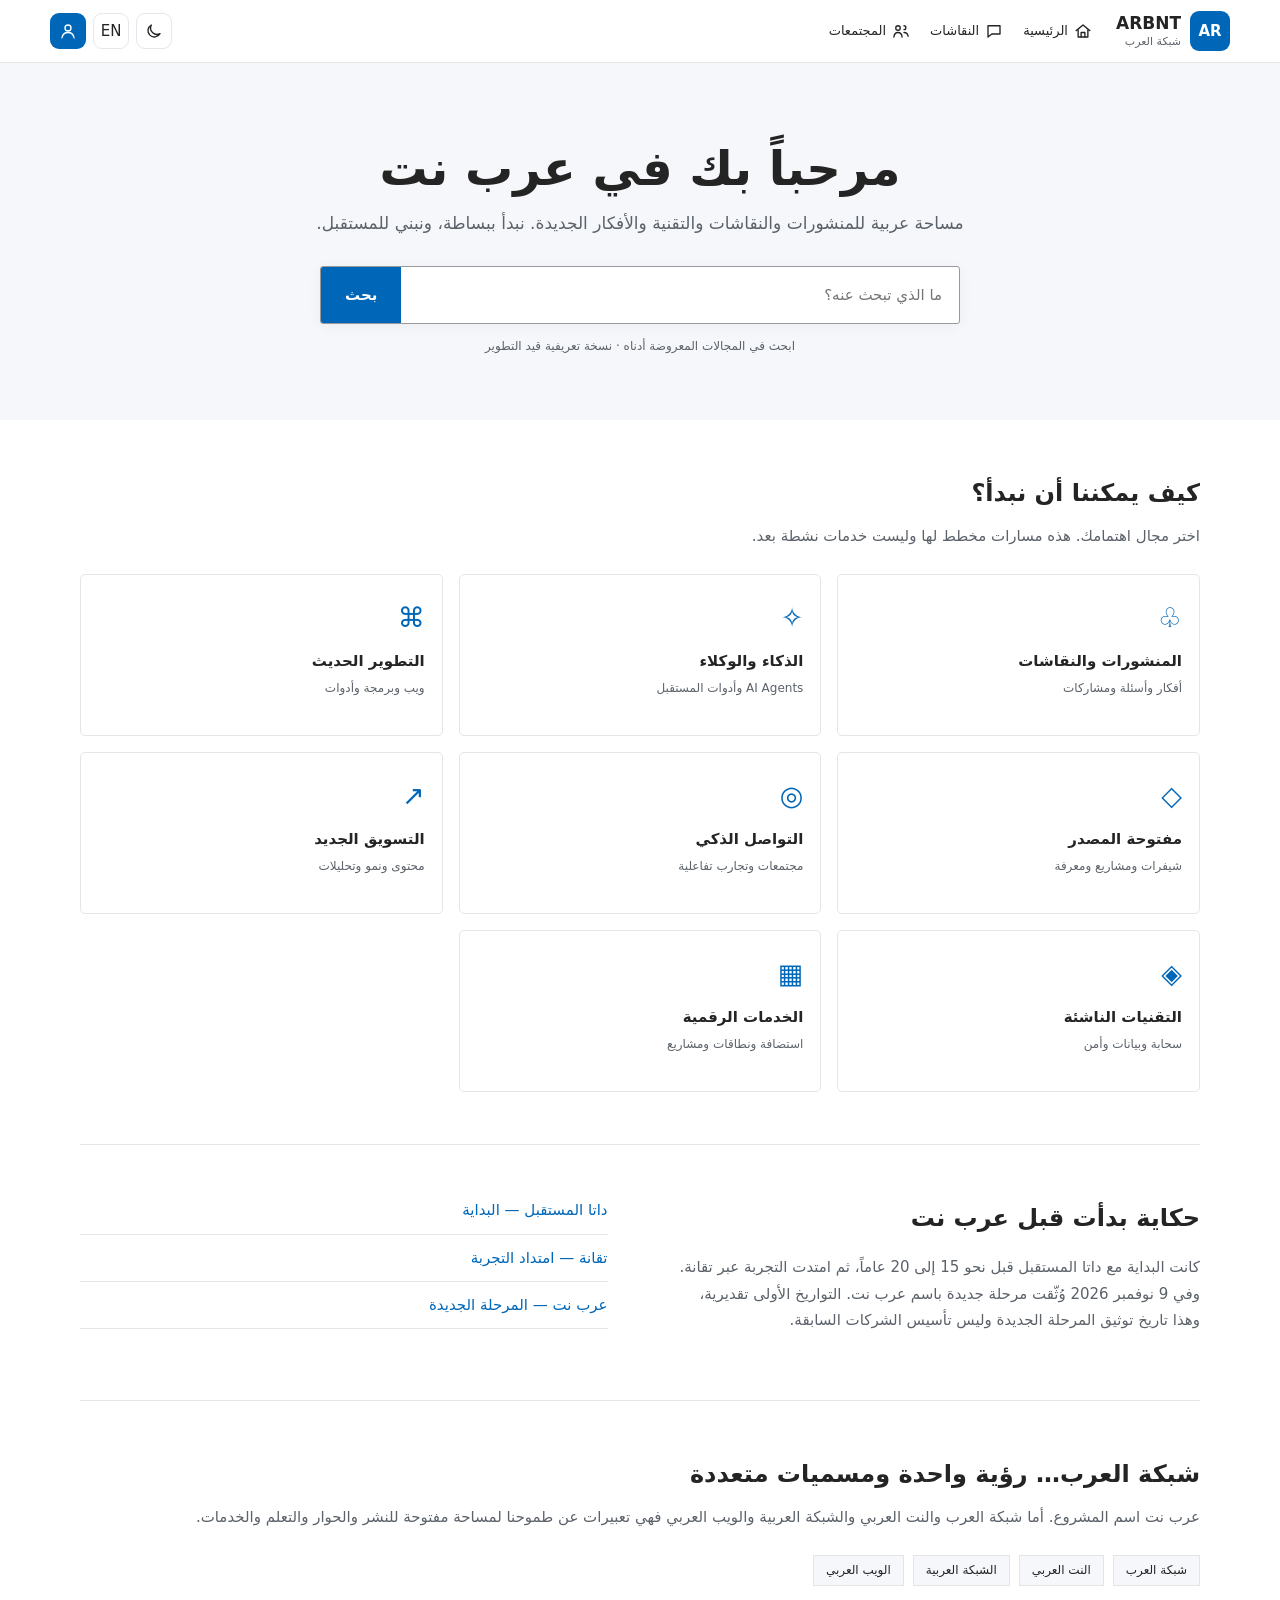
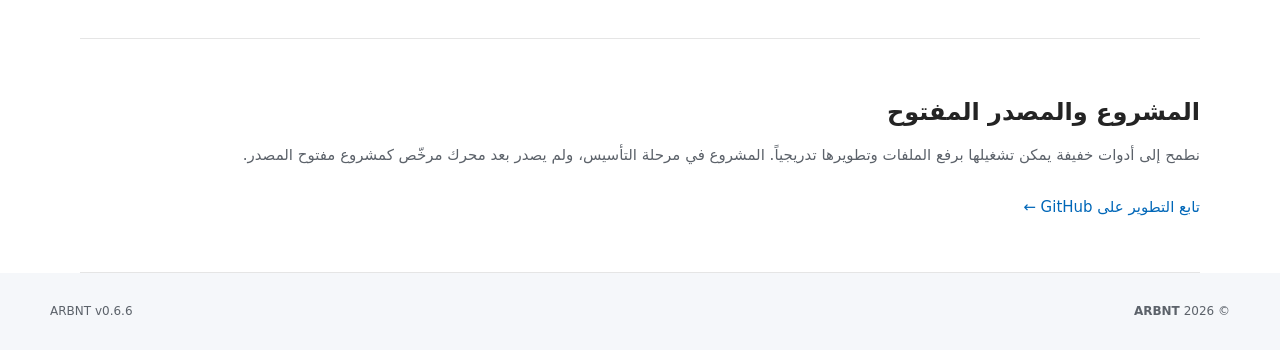
==== commit 729df7f0: "release: ARBNT 0.6.7 index.html" ====
--- a/index.html
+++ b/index.html
@@ -7,7 +7,7 @@
 .hero{text-align:center;padding:72px 0 63px;background:var(--panel)}.hero h1{font-size:clamp(30px,4.8vw,48px);font-weight:650;margin:0 0 7px;line-height:1.4}.hero p{margin:0 auto 27px;max-width:680px;color:var(--muted);font-size:17px}.search{display:flex;max-width:640px;margin:auto;background:var(--bg);border:1px solid #999;border-radius:3px;overflow:hidden;box-shadow:var(--shadow)}.search input{min-width:0;flex:1;border:0;background:transparent;color:var(--ink);padding:15px 17px;outline:none}.search button{border:0;background:var(--blue);color:#fff;padding:0 24px;font-weight:600}.search-note{font-size:12px;color:var(--muted);margin-top:12px}
 main section{padding:52px 0;border-bottom:1px solid var(--border)}h2{font-size:24px;font-weight:650;margin:0 0 9px}.intro{color:var(--muted);margin:0 0 25px}.cards{display:grid;grid-template-columns:repeat(4,minmax(0,1fr));gap:16px}.card{display:block;border:1px solid var(--border);border-radius:5px;padding:25px 17px 19px;background:var(--tile);min-height:162px;color:var(--ink);transition:border-color .15s,transform .15s}.card:hover{border-color:var(--blue);transform:translateY(-2px);text-decoration:none}.symbol{display:block;font-size:27px;color:var(--blue);line-height:1.3;margin-bottom:12px}.card strong{display:block;font-size:15px}.card small{display:block;font-size:12px;color:var(--muted);margin-top:4px}.split{display:grid;grid-template-columns:1fr 1fr;gap:65px}.split p,.story p{color:var(--muted)}.date{font-weight:700;color:var(--ink)}.links{display:flex;flex-direction:column;gap:10px}.links a{border-bottom:1px solid var(--border);padding-bottom:10px}.tags{display:flex;gap:9px;flex-wrap:wrap;margin-top:15px}.tags span{background:var(--panel);border:1px solid var(--border);padding:4px 12px;font-size:12px}.empty{display:none;margin:20px 0;color:var(--muted)}footer{background:var(--panel);padding:28px 0;color:var(--muted);font-size:12px}.foot{display:flex;justify-content:space-between;gap:18px;flex-wrap:wrap}.foot a{color:var(--muted)}.skip{position:absolute;top:-100px;inset-inline-start:10px}.skip:focus{top:5px;background:var(--bg);padding:10px}
 @media(max-width:850px){.cards{grid-template-columns:repeat(2,1fr)}.nav{gap:12px}.split{gap:25px}}@media(max-width:620px){.top{flex-wrap:wrap;gap:10px;padding:12px 0}.nav{order:3;flex-basis:100%;overflow-x:auto;white-space:nowrap;padding:5px 0}.tools{margin-inline-start:auto}.hero{padding:50px 0}.hero p{font-size:15px}.cards{grid-template-columns:repeat(2,1fr);gap:10px}.card{padding:16px 12px;min-height:150px}.split{grid-template-columns:1fr}.search button{padding:0 14px}}@media(prefers-reduced-motion:reduce){html{scroll-behavior:auto}.card{transition:none}}
-</style><script>(function(){try{var t=localStorage.getItem('arbnt-theme');if(t==='dark'||t==='light')document.documentElement.dataset.theme=t;else if(matchMedia('(prefers-color-scheme:dark)').matches)document.documentElement.dataset.theme='dark';var l=localStorage.getItem('arbnt-lang');if(l==='en'){document.documentElement.lang='en';document.documentElement.dir='ltr'}}catch(e){}})();</script><link rel="stylesheet" href="assets/shell.css?v=0.6.6"><link rel="stylesheet" href="assets/layout.css"><style>#cards.arb-grid{grid-template-columns:repeat(var(--arb-cols,3),minmax(0,1fr))}@media(max-width:550px){#cards.arb-grid{grid-template-columns:1fr}}</style></head><body>
+</style><script>(function(){try{var t=localStorage.getItem('arbnt-theme');if(t==='dark'||t==='light')document.documentElement.dataset.theme=t;else if(matchMedia('(prefers-color-scheme:dark)').matches)document.documentElement.dataset.theme='dark';var l=localStorage.getItem('arbnt-lang');if(l==='en'){document.documentElement.lang='en';document.documentElement.dir='ltr'}}catch(e){}})();</script><link rel="stylesheet" href="assets/shell.css?v=0.6.7"><link rel="stylesheet" href="assets/layout.css"><style>#cards.arb-grid{grid-template-columns:repeat(var(--arb-cols,3),minmax(0,1fr))}@media(max-width:550px){#cards.arb-grid{grid-template-columns:1fr}}</style></head><body>
 <a class="skip" href="#main" data-ar="تجاوز إلى المحتوى" data-en="Skip to content">تجاوز إلى المحتوى</a>
 <header><div class="wrap top"><a href="/" class="brand">عرب نت<small>ARBNT</small></a><nav class="nav" aria-label="Main navigation"><a href="#topics" data-ar="المجالات" data-en="Explore">المجالات</a><a href="#story" data-ar="حكايتنا" data-en="Our story">حكايتنا</a><a href="#vision" data-ar="شبكة العرب" data-en="Our vision">شبكة العرب</a><a href="#resources" data-ar="المصادر" data-en="Resources">المصادر</a></nav><div class="tools"><button type="button" class="tool" id="lang" aria-label="Change language">English</button><button type="button" class="tool" id="theme" aria-label="Toggle dark mode">☾ <span data-ar="ليلي" data-en="Dark">ليلي</span></button></div></div></header>
 <div class="hero"><div class="wrap"><h1 data-ar="مرحباً بك في عرب نت" data-en="Welcome to ARBNT">مرحباً بك في عرب نت</h1><p data-ar="مساحة عربية للمنشورات والنقاشات والتقنية والأفكار الجديدة. نبدأ ببساطة، ونبني للمستقبل." data-en="An Arab digital space for posts, discussions, technology and new ideas. Starting simple, building for tomorrow.">مساحة عربية للمنشورات والنقاشات والتقنية والأفكار الجديدة. نبدأ ببساطة، ونبني للمستقبل.</p><form class="search" id="search" role="search"><input id="q" type="search" autocomplete="off" aria-label="بحث في المجالات" placeholder="ما الذي تبحث عنه؟" data-ar-placeholder="ما الذي تبحث عنه؟" data-en-placeholder="What are you looking for?"><button type="submit" data-ar="بحث" data-en="Search">بحث</button></form><div class="search-note" data-ar="ابحث في المجالات المعروضة أدناه · نسخة تعريفية قيد التطوير" data-en="Search the categories below · Introductory preview in development">ابحث في المجالات المعروضة أدناه · نسخة تعريفية قيد التطوير</div></div></div>
@@ -24,5 +24,5 @@
 <section id="story" class="story"><div class="split"><div><h2 data-ar="حكاية بدأت قبل عرب نت" data-en="A story that began before ARBNT">حكاية بدأت قبل عرب نت</h2><p data-ar="كانت البداية مع داتا المستقبل قبل نحو 15 إلى 20 عاماً، ثم امتدت التجربة عبر تقانة. وفي 9 نوفمبر 2026 وُثّقت مرحلة جديدة باسم عرب نت. التواريخ الأولى تقديرية، وهذا تاريخ توثيق المرحلة الجديدة وليس تأسيس الشركات السابقة." data-en="The journey began with Future Data around 15–20 years ago, then continued through Tqanh. On November 9, 2026, a new chapter was documented as ARBNT. The early period is approximate; this date marks the new chapter, not the founding of the earlier ventures.">كانت البداية مع داتا المستقبل قبل نحو 15 إلى 20 عاماً، ثم امتدت التجربة عبر تقانة. وفي <time class="date" datetime="2026-11-09">9 نوفمبر 2026</time> وُثّقت مرحلة جديدة باسم عرب نت. التواريخ الأولى تقديرية، وهذا تاريخ توثيق المرحلة الجديدة وليس تأسيس الشركات السابقة.</p></div><div class="links"><a href="https://futuredata.com.sa/" target="_blank" rel="noopener noreferrer" data-ar="داتا المستقبل — البداية" data-en="Future Data — the beginning">داتا المستقبل — البداية</a><a href="https://tqanh.com/" target="_blank" rel="noopener noreferrer" data-ar="تقانة — امتداد التجربة" data-en="Tqanh — continuing the journey">تقانة — امتداد التجربة</a><a href="https://github.com/abud3d/arbnt" target="_blank" rel="noopener noreferrer" data-ar="عرب نت — المرحلة الجديدة" data-en="ARBNT — the new chapter">عرب نت — المرحلة الجديدة</a></div></div></section>
 <section id="vision"><h2 data-ar="شبكة العرب… رؤية واحدة ومسميات متعددة" data-en="One vision, many names">شبكة العرب… رؤية واحدة ومسميات متعددة</h2><p class="intro" data-ar="عرب نت اسم المشروع. أما شبكة العرب والنت العربي والشبكة العربية والويب العربي فهي تعبيرات عن طموحنا لمساحة مفتوحة للنشر والحوار والتعلم والخدمات." data-en="ARBNT is the project name. The Arab Network and Arab Web express our ambition for an open space for publishing, discussion, learning and digital services.">عرب نت اسم المشروع. أما شبكة العرب والنت العربي والشبكة العربية والويب العربي فهي تعبيرات عن طموحنا لمساحة مفتوحة للنشر والحوار والتعلم والخدمات.</p><div class="tags"><span data-ar="شبكة العرب" data-en="Arab Network">شبكة العرب</span><span data-ar="النت العربي" data-en="Arab Internet">النت العربي</span><span data-ar="الشبكة العربية" data-en="Arabic Network">الشبكة العربية</span><span data-ar="الويب العربي" data-en="Arab Web">الويب العربي</span></div></section>
 <section id="resources"><h2 data-ar="المشروع والمصدر المفتوح" data-en="Project & open source">المشروع والمصدر المفتوح</h2><p class="intro" data-ar="نطمح إلى أدوات خفيفة يمكن تشغيلها برفع الملفات وتطويرها تدريجياً. المشروع في مرحلة التأسيس، ولم يصدر بعد محرك مرخّص كمشروع مفتوح المصدر." data-en="We envision lightweight tools that can start with a simple file upload and evolve over time. The project is in its foundation stage; no open-source engine or license has been released yet.">نطمح إلى أدوات خفيفة يمكن تشغيلها برفع الملفات وتطويرها تدريجياً. المشروع في مرحلة التأسيس، ولم يصدر بعد محرك مرخّص كمشروع مفتوح المصدر.</p><a href="https://github.com/abud3d/arbnt" target="_blank" rel="noopener noreferrer" data-ar="تابع التطوير على GitHub ←" data-en="Follow development on GitHub →">تابع التطوير على GitHub ←</a></section></main>
-<footer><div class="wrap foot"><span data-ar="© 2026 عرب نت · جذورنا داتا المستقبل · مرحلة ARBNT الجديدة: 9 نوفمبر 2026" data-en="© 2026 ARBNT · Roots in Future Data · New chapter: November 9, 2026">© 2026 عرب نت · جذورنا داتا المستقبل · مرحلة ARBNT الجديدة: 9 نوفمبر 2026</span><span><a href="https://github.com/abud3d/arbnt/blob/main/VERSION" target="_blank" rel="noopener noreferrer">ARBNT v0.6.6</a> · <a href="https://github.com/abud3d/arbnt" target="_blank" rel="noopener noreferrer">GitHub</a></span></div></footer>
-<script src="assets/shell.js?v=0.6.6"></script><script>(function(){var root=document.documentElement,q=document.getElementById('q'),cards=[].slice.call(document.querySelectorAll('.card')),empty=document.getElementById('empty');function current(){try{return localStorage.getItem('arbnt-lang')==='en'?'en':'ar'}catch(e){return 'ar'}}function setLanguage(l){root.lang=l;root.dir=l==='en'?'ltr':'rtl';document.querySelectorAll('[data-ar][data-en]').forEach(function(el){el.textContent=el.dataset[l]});if(q)q.placeholder=q.dataset[l+'Placeholder'];filter()}function filter(){if(!q)return;var term=q.value.trim().toLocaleLowerCase(),n=0;cards.forEach(function(card){var content=(card.dataset.search+' '+card.textContent+' '+Array.from(card.querySelectorAll('[data-ar]')).map(function(x){return x.dataset.ar+' '+x.dataset.en}).join(' ')).toLocaleLowerCase();var show=!term||content.includes(term);card.hidden=!show;card.style.display=show?'':'none';if(show)n++});if(empty)empty.style.display=n?'none':'block'}if(q)q.addEventListener('input',filter);var form=document.getElementById('search');if(form)form.addEventListener('submit',function(e){e.preventDefault();document.getElementById('topics').scrollIntoView({behavior:'smooth'})});setLanguage(current());})();</script></body></html>+<footer><div class="wrap foot"><span data-ar="© 2026 عرب نت · جذورنا داتا المستقبل · مرحلة ARBNT الجديدة: 9 نوفمبر 2026" data-en="© 2026 ARBNT · Roots in Future Data · New chapter: November 9, 2026">© 2026 عرب نت · جذورنا داتا المستقبل · مرحلة ARBNT الجديدة: 9 نوفمبر 2026</span><span><a href="https://github.com/abud3d/arbnt/blob/main/VERSION" target="_blank" rel="noopener noreferrer">ARBNT v0.6.7</a> · <a href="https://github.com/abud3d/arbnt" target="_blank" rel="noopener noreferrer">GitHub</a></span></div></footer>
+<script src="assets/shell.js?v=0.6.7"></script><script>(function(){var root=document.documentElement,q=document.getElementById('q'),cards=[].slice.call(document.querySelectorAll('.card')),empty=document.getElementById('empty');function current(){try{return localStorage.getItem('arbnt-lang')==='en'?'en':'ar'}catch(e){return 'ar'}}function setLanguage(l){root.lang=l;root.dir=l==='en'?'ltr':'rtl';document.querySelectorAll('[data-ar][data-en]').forEach(function(el){el.textContent=el.dataset[l]});if(q)q.placeholder=q.dataset[l+'Placeholder'];filter()}function filter(){if(!q)return;var term=q.value.trim().toLocaleLowerCase(),n=0;cards.forEach(function(card){var content=(card.dataset.search+' '+card.textContent+' '+Array.from(card.querySelectorAll('[data-ar]')).map(function(x){return x.dataset.ar+' '+x.dataset.en}).join(' ')).toLocaleLowerCase();var show=!term||content.includes(term);card.hidden=!show;card.style.display=show?'':'none';if(show)n++});if(empty)empty.style.display=n?'none':'block'}if(q)q.addEventListener('input',filter);var form=document.getElementById('search');if(form)form.addEventListener('submit',function(e){e.preventDefault();document.getElementById('topics').scrollIntoView({behavior:'smooth'})});setLanguage(current());})();</script></body></html>
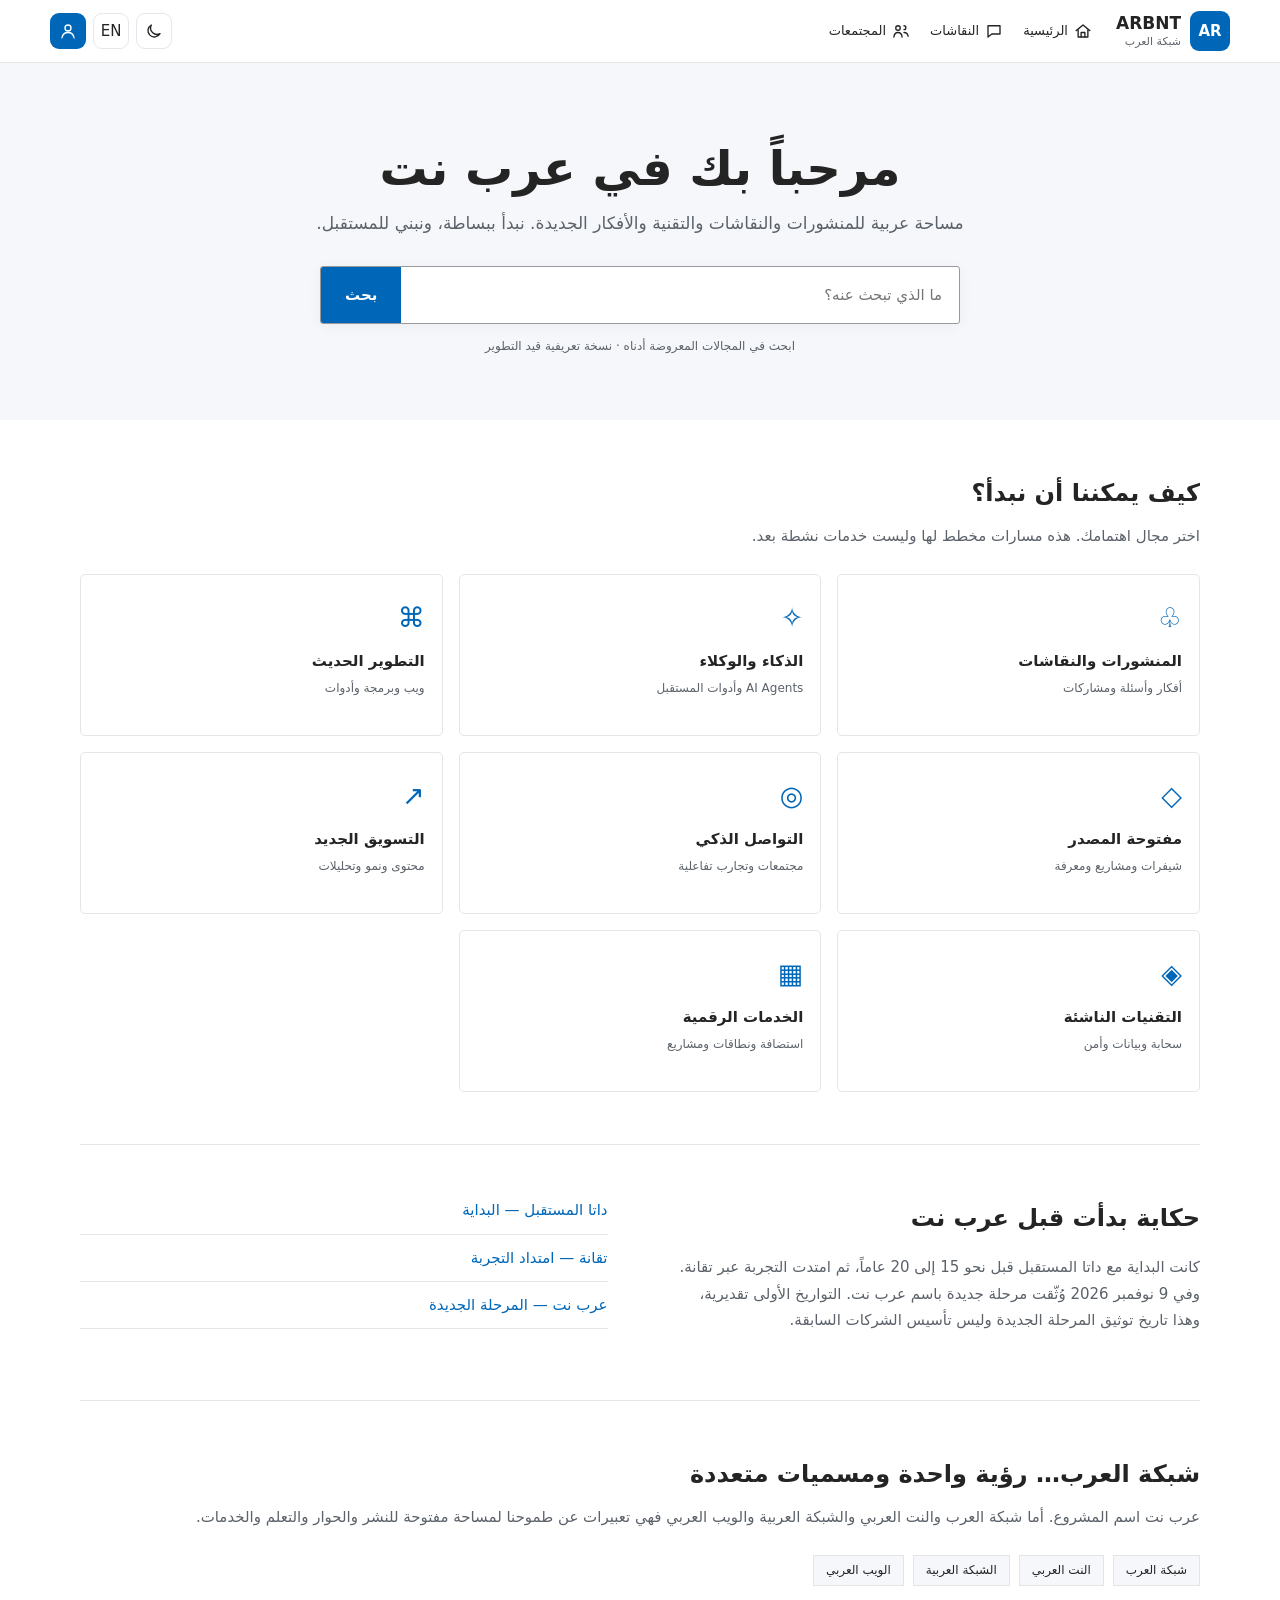
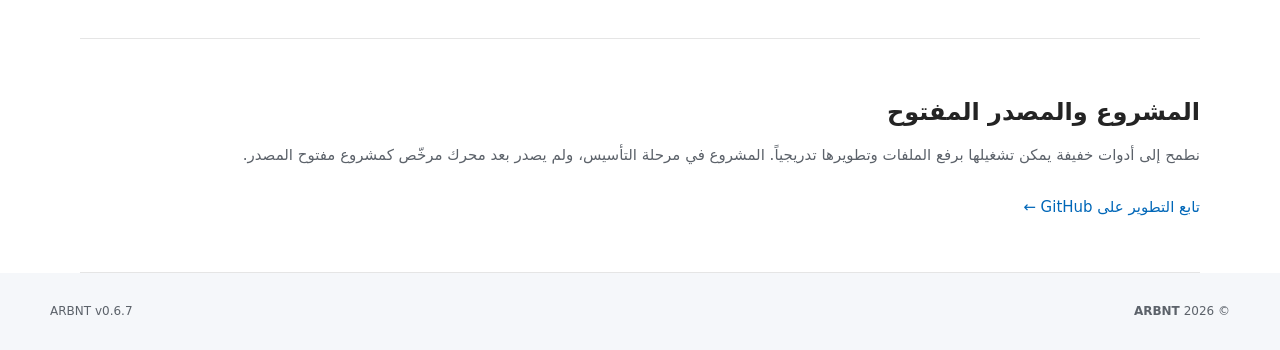
==== commit b8d7fdf3: "release: cache-bust 0.6.8 index.html" ====
--- a/index.html
+++ b/index.html
@@ -7,7 +7,7 @@
 .hero{text-align:center;padding:72px 0 63px;background:var(--panel)}.hero h1{font-size:clamp(30px,4.8vw,48px);font-weight:650;margin:0 0 7px;line-height:1.4}.hero p{margin:0 auto 27px;max-width:680px;color:var(--muted);font-size:17px}.search{display:flex;max-width:640px;margin:auto;background:var(--bg);border:1px solid #999;border-radius:3px;overflow:hidden;box-shadow:var(--shadow)}.search input{min-width:0;flex:1;border:0;background:transparent;color:var(--ink);padding:15px 17px;outline:none}.search button{border:0;background:var(--blue);color:#fff;padding:0 24px;font-weight:600}.search-note{font-size:12px;color:var(--muted);margin-top:12px}
 main section{padding:52px 0;border-bottom:1px solid var(--border)}h2{font-size:24px;font-weight:650;margin:0 0 9px}.intro{color:var(--muted);margin:0 0 25px}.cards{display:grid;grid-template-columns:repeat(4,minmax(0,1fr));gap:16px}.card{display:block;border:1px solid var(--border);border-radius:5px;padding:25px 17px 19px;background:var(--tile);min-height:162px;color:var(--ink);transition:border-color .15s,transform .15s}.card:hover{border-color:var(--blue);transform:translateY(-2px);text-decoration:none}.symbol{display:block;font-size:27px;color:var(--blue);line-height:1.3;margin-bottom:12px}.card strong{display:block;font-size:15px}.card small{display:block;font-size:12px;color:var(--muted);margin-top:4px}.split{display:grid;grid-template-columns:1fr 1fr;gap:65px}.split p,.story p{color:var(--muted)}.date{font-weight:700;color:var(--ink)}.links{display:flex;flex-direction:column;gap:10px}.links a{border-bottom:1px solid var(--border);padding-bottom:10px}.tags{display:flex;gap:9px;flex-wrap:wrap;margin-top:15px}.tags span{background:var(--panel);border:1px solid var(--border);padding:4px 12px;font-size:12px}.empty{display:none;margin:20px 0;color:var(--muted)}footer{background:var(--panel);padding:28px 0;color:var(--muted);font-size:12px}.foot{display:flex;justify-content:space-between;gap:18px;flex-wrap:wrap}.foot a{color:var(--muted)}.skip{position:absolute;top:-100px;inset-inline-start:10px}.skip:focus{top:5px;background:var(--bg);padding:10px}
 @media(max-width:850px){.cards{grid-template-columns:repeat(2,1fr)}.nav{gap:12px}.split{gap:25px}}@media(max-width:620px){.top{flex-wrap:wrap;gap:10px;padding:12px 0}.nav{order:3;flex-basis:100%;overflow-x:auto;white-space:nowrap;padding:5px 0}.tools{margin-inline-start:auto}.hero{padding:50px 0}.hero p{font-size:15px}.cards{grid-template-columns:repeat(2,1fr);gap:10px}.card{padding:16px 12px;min-height:150px}.split{grid-template-columns:1fr}.search button{padding:0 14px}}@media(prefers-reduced-motion:reduce){html{scroll-behavior:auto}.card{transition:none}}
-</style><script>(function(){try{var t=localStorage.getItem('arbnt-theme');if(t==='dark'||t==='light')document.documentElement.dataset.theme=t;else if(matchMedia('(prefers-color-scheme:dark)').matches)document.documentElement.dataset.theme='dark';var l=localStorage.getItem('arbnt-lang');if(l==='en'){document.documentElement.lang='en';document.documentElement.dir='ltr'}}catch(e){}})();</script><link rel="stylesheet" href="assets/shell.css?v=0.6.7"><link rel="stylesheet" href="assets/layout.css"><style>#cards.arb-grid{grid-template-columns:repeat(var(--arb-cols,3),minmax(0,1fr))}@media(max-width:550px){#cards.arb-grid{grid-template-columns:1fr}}</style></head><body>
+</style><script>(function(){try{var t=localStorage.getItem('arbnt-theme');if(t==='dark'||t==='light')document.documentElement.dataset.theme=t;else if(matchMedia('(prefers-color-scheme:dark)').matches)document.documentElement.dataset.theme='dark';var l=localStorage.getItem('arbnt-lang');if(l==='en'){document.documentElement.lang='en';document.documentElement.dir='ltr'}}catch(e){}})();</script><link rel="stylesheet" href="assets/shell.css?v=0.6.8"><link rel="stylesheet" href="assets/layout.css"><style>#cards.arb-grid{grid-template-columns:repeat(var(--arb-cols,3),minmax(0,1fr))}@media(max-width:550px){#cards.arb-grid{grid-template-columns:1fr}}</style></head><body>
 <a class="skip" href="#main" data-ar="تجاوز إلى المحتوى" data-en="Skip to content">تجاوز إلى المحتوى</a>
 <header><div class="wrap top"><a href="/" class="brand">عرب نت<small>ARBNT</small></a><nav class="nav" aria-label="Main navigation"><a href="#topics" data-ar="المجالات" data-en="Explore">المجالات</a><a href="#story" data-ar="حكايتنا" data-en="Our story">حكايتنا</a><a href="#vision" data-ar="شبكة العرب" data-en="Our vision">شبكة العرب</a><a href="#resources" data-ar="المصادر" data-en="Resources">المصادر</a></nav><div class="tools"><button type="button" class="tool" id="lang" aria-label="Change language">English</button><button type="button" class="tool" id="theme" aria-label="Toggle dark mode">☾ <span data-ar="ليلي" data-en="Dark">ليلي</span></button></div></div></header>
 <div class="hero"><div class="wrap"><h1 data-ar="مرحباً بك في عرب نت" data-en="Welcome to ARBNT">مرحباً بك في عرب نت</h1><p data-ar="مساحة عربية للمنشورات والنقاشات والتقنية والأفكار الجديدة. نبدأ ببساطة، ونبني للمستقبل." data-en="An Arab digital space for posts, discussions, technology and new ideas. Starting simple, building for tomorrow.">مساحة عربية للمنشورات والنقاشات والتقنية والأفكار الجديدة. نبدأ ببساطة، ونبني للمستقبل.</p><form class="search" id="search" role="search"><input id="q" type="search" autocomplete="off" aria-label="بحث في المجالات" placeholder="ما الذي تبحث عنه؟" data-ar-placeholder="ما الذي تبحث عنه؟" data-en-placeholder="What are you looking for?"><button type="submit" data-ar="بحث" data-en="Search">بحث</button></form><div class="search-note" data-ar="ابحث في المجالات المعروضة أدناه · نسخة تعريفية قيد التطوير" data-en="Search the categories below · Introductory preview in development">ابحث في المجالات المعروضة أدناه · نسخة تعريفية قيد التطوير</div></div></div>
@@ -24,5 +24,5 @@
 <section id="story" class="story"><div class="split"><div><h2 data-ar="حكاية بدأت قبل عرب نت" data-en="A story that began before ARBNT">حكاية بدأت قبل عرب نت</h2><p data-ar="كانت البداية مع داتا المستقبل قبل نحو 15 إلى 20 عاماً، ثم امتدت التجربة عبر تقانة. وفي 9 نوفمبر 2026 وُثّقت مرحلة جديدة باسم عرب نت. التواريخ الأولى تقديرية، وهذا تاريخ توثيق المرحلة الجديدة وليس تأسيس الشركات السابقة." data-en="The journey began with Future Data around 15–20 years ago, then continued through Tqanh. On November 9, 2026, a new chapter was documented as ARBNT. The early period is approximate; this date marks the new chapter, not the founding of the earlier ventures.">كانت البداية مع داتا المستقبل قبل نحو 15 إلى 20 عاماً، ثم امتدت التجربة عبر تقانة. وفي <time class="date" datetime="2026-11-09">9 نوفمبر 2026</time> وُثّقت مرحلة جديدة باسم عرب نت. التواريخ الأولى تقديرية، وهذا تاريخ توثيق المرحلة الجديدة وليس تأسيس الشركات السابقة.</p></div><div class="links"><a href="https://futuredata.com.sa/" target="_blank" rel="noopener noreferrer" data-ar="داتا المستقبل — البداية" data-en="Future Data — the beginning">داتا المستقبل — البداية</a><a href="https://tqanh.com/" target="_blank" rel="noopener noreferrer" data-ar="تقانة — امتداد التجربة" data-en="Tqanh — continuing the journey">تقانة — امتداد التجربة</a><a href="https://github.com/abud3d/arbnt" target="_blank" rel="noopener noreferrer" data-ar="عرب نت — المرحلة الجديدة" data-en="ARBNT — the new chapter">عرب نت — المرحلة الجديدة</a></div></div></section>
 <section id="vision"><h2 data-ar="شبكة العرب… رؤية واحدة ومسميات متعددة" data-en="One vision, many names">شبكة العرب… رؤية واحدة ومسميات متعددة</h2><p class="intro" data-ar="عرب نت اسم المشروع. أما شبكة العرب والنت العربي والشبكة العربية والويب العربي فهي تعبيرات عن طموحنا لمساحة مفتوحة للنشر والحوار والتعلم والخدمات." data-en="ARBNT is the project name. The Arab Network and Arab Web express our ambition for an open space for publishing, discussion, learning and digital services.">عرب نت اسم المشروع. أما شبكة العرب والنت العربي والشبكة العربية والويب العربي فهي تعبيرات عن طموحنا لمساحة مفتوحة للنشر والحوار والتعلم والخدمات.</p><div class="tags"><span data-ar="شبكة العرب" data-en="Arab Network">شبكة العرب</span><span data-ar="النت العربي" data-en="Arab Internet">النت العربي</span><span data-ar="الشبكة العربية" data-en="Arabic Network">الشبكة العربية</span><span data-ar="الويب العربي" data-en="Arab Web">الويب العربي</span></div></section>
 <section id="resources"><h2 data-ar="المشروع والمصدر المفتوح" data-en="Project & open source">المشروع والمصدر المفتوح</h2><p class="intro" data-ar="نطمح إلى أدوات خفيفة يمكن تشغيلها برفع الملفات وتطويرها تدريجياً. المشروع في مرحلة التأسيس، ولم يصدر بعد محرك مرخّص كمشروع مفتوح المصدر." data-en="We envision lightweight tools that can start with a simple file upload and evolve over time. The project is in its foundation stage; no open-source engine or license has been released yet.">نطمح إلى أدوات خفيفة يمكن تشغيلها برفع الملفات وتطويرها تدريجياً. المشروع في مرحلة التأسيس، ولم يصدر بعد محرك مرخّص كمشروع مفتوح المصدر.</p><a href="https://github.com/abud3d/arbnt" target="_blank" rel="noopener noreferrer" data-ar="تابع التطوير على GitHub ←" data-en="Follow development on GitHub →">تابع التطوير على GitHub ←</a></section></main>
-<footer><div class="wrap foot"><span data-ar="© 2026 عرب نت · جذورنا داتا المستقبل · مرحلة ARBNT الجديدة: 9 نوفمبر 2026" data-en="© 2026 ARBNT · Roots in Future Data · New chapter: November 9, 2026">© 2026 عرب نت · جذورنا داتا المستقبل · مرحلة ARBNT الجديدة: 9 نوفمبر 2026</span><span><a href="https://github.com/abud3d/arbnt/blob/main/VERSION" target="_blank" rel="noopener noreferrer">ARBNT v0.6.7</a> · <a href="https://github.com/abud3d/arbnt" target="_blank" rel="noopener noreferrer">GitHub</a></span></div></footer>
-<script src="assets/shell.js?v=0.6.7"></script><script>(function(){var root=document.documentElement,q=document.getElementById('q'),cards=[].slice.call(document.querySelectorAll('.card')),empty=document.getElementById('empty');function current(){try{return localStorage.getItem('arbnt-lang')==='en'?'en':'ar'}catch(e){return 'ar'}}function setLanguage(l){root.lang=l;root.dir=l==='en'?'ltr':'rtl';document.querySelectorAll('[data-ar][data-en]').forEach(function(el){el.textContent=el.dataset[l]});if(q)q.placeholder=q.dataset[l+'Placeholder'];filter()}function filter(){if(!q)return;var term=q.value.trim().toLocaleLowerCase(),n=0;cards.forEach(function(card){var content=(card.dataset.search+' '+card.textContent+' '+Array.from(card.querySelectorAll('[data-ar]')).map(function(x){return x.dataset.ar+' '+x.dataset.en}).join(' ')).toLocaleLowerCase();var show=!term||content.includes(term);card.hidden=!show;card.style.display=show?'':'none';if(show)n++});if(empty)empty.style.display=n?'none':'block'}if(q)q.addEventListener('input',filter);var form=document.getElementById('search');if(form)form.addEventListener('submit',function(e){e.preventDefault();document.getElementById('topics').scrollIntoView({behavior:'smooth'})});setLanguage(current());})();</script></body></html>+<footer><div class="wrap foot"><span data-ar="© 2026 عرب نت · جذورنا داتا المستقبل · مرحلة ARBNT الجديدة: 9 نوفمبر 2026" data-en="© 2026 ARBNT · Roots in Future Data · New chapter: November 9, 2026">© 2026 عرب نت · جذورنا داتا المستقبل · مرحلة ARBNT الجديدة: 9 نوفمبر 2026</span><span><a href="https://github.com/abud3d/arbnt/blob/main/VERSION" target="_blank" rel="noopener noreferrer">ARBNT v0.6.8</a> · <a href="https://github.com/abud3d/arbnt" target="_blank" rel="noopener noreferrer">GitHub</a></span></div></footer>
+<script src="assets/shell.js?v=0.6.8"></script><script>(function(){var root=document.documentElement,q=document.getElementById('q'),cards=[].slice.call(document.querySelectorAll('.card')),empty=document.getElementById('empty');function current(){try{return localStorage.getItem('arbnt-lang')==='en'?'en':'ar'}catch(e){return 'ar'}}function setLanguage(l){root.lang=l;root.dir=l==='en'?'ltr':'rtl';document.querySelectorAll('[data-ar][data-en]').forEach(function(el){el.textContent=el.dataset[l]});if(q)q.placeholder=q.dataset[l+'Placeholder'];filter()}function filter(){if(!q)return;var term=q.value.trim().toLocaleLowerCase(),n=0;cards.forEach(function(card){var content=(card.dataset.search+' '+card.textContent+' '+Array.from(card.querySelectorAll('[data-ar]')).map(function(x){return x.dataset.ar+' '+x.dataset.en}).join(' ')).toLocaleLowerCase();var show=!term||content.includes(term);card.hidden=!show;card.style.display=show?'':'none';if(show)n++});if(empty)empty.style.display=n?'none':'block'}if(q)q.addEventListener('input',filter);var form=document.getElementById('search');if(form)form.addEventListener('submit',function(e){e.preventDefault();document.getElementById('topics').scrollIntoView({behavior:'smooth'})});setLanguage(current());})();</script></body></html>
--- a/assets/shell.css
+++ b/assets/shell.css
@@ -69,3 +69,14 @@
 #createCommunity.create-action{width:40px!important;height:40px!important;min-width:40px!important;padding:0!important;display:inline-grid!important;place-items:center!important}
 .mobile-drawer .sidebar-extras a{font-size:12px}
 }
+
+/* v0.6.8 navigation and scrollbar correction */
+.app-sidebar,.mobile-drawer{overflow-x:hidden!important;overscroll-behavior:contain;scrollbar-width:none}
+.app-sidebar::-webkit-scrollbar,.mobile-drawer::-webkit-scrollbar{display:none}
+.app-sidebar nav,.mobile-drawer nav,.sidebar-extras{min-width:0;max-width:100%;overflow-x:hidden}
+.app-sidebar a,.mobile-drawer a,.sidebar-extras a{min-width:0;max-width:100%;overflow-wrap:anywhere}
+.mobile-drawer{box-sizing:border-box}
+html[dir="rtl"] .mobile-drawer{transform:translateX(105%)}
+html[dir="rtl"] body.drawer-open .mobile-drawer{transform:translateX(0)}
+html[dir="ltr"] .mobile-drawer{transform:translateX(-105%)}
+html[dir="ltr"] body.drawer-open .mobile-drawer{transform:translateX(0)}
